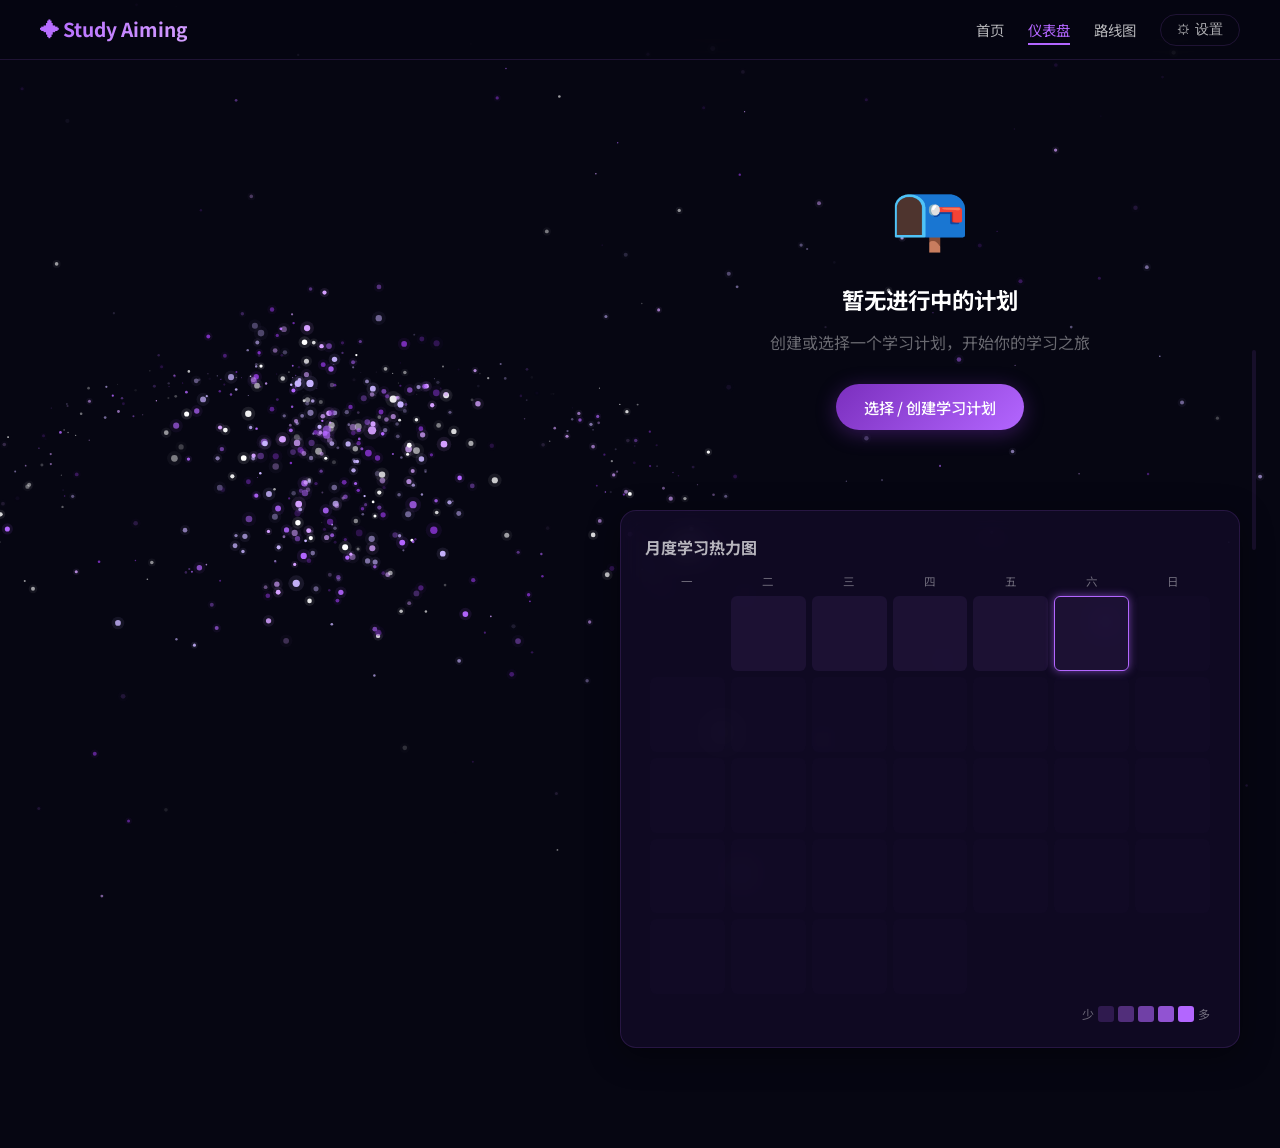
==== pages/dashboard.html @ 2c0883d6 "Split app into multi-page structure" ====
<!DOCTYPE html>
<html lang="zh-CN">
<head>
  <meta charset="UTF-8">
  <meta name="viewport" content="width=device-width, initial-scale=1.0">
  <title>Study Aiming - 学习概览</title>
  <link rel="preconnect" href="https://fonts.googleapis.com">
  <link href="https://fonts.googleapis.com/css2?family=Noto+Sans+SC:wght@300;400;500;700;900&display=swap" rel="stylesheet">
  <link rel="stylesheet" href="../css/style.css">
</head>
<body data-page="dashboard">
  <canvas id="particleCanvas"></canvas>

  <div class="scroll-progress-bar">
    <div class="scroll-progress-fill"></div>
    <div class="scroll-progress-glow"></div>
  </div>

  <nav class="nav-bar">
    <div class="nav-logo">✦ Study Aiming</div>
    <div class="nav-links">
      <a href="../index.html" class="nav-link" data-page="home">首页</a>
      <a href="dashboard.html" class="nav-link active" data-page="dashboard">仪表盘</a>
      <a href="roadmap.html" class="nav-link" data-page="roadmap">路线图</a>
      <button class="nav-btn" id="btnSettings">⚙ 设置</button>
    </div>
  </nav>

  <section id="dashboard" class="section dashboard-section">
    <div class="dashboard-container">
      <div class="dashboard-left"></div>
      <div class="dashboard-right">
        <div class="plan-switcher" id="planSwitcher" style="display:none">
          <span class="plan-switcher-label">当前计划：</span>
          <select id="planSelector" class="plan-selector"></select>
        </div>

        <div class="dashboard-empty" id="dashboardEmpty">
          <div class="empty-icon">📭</div>
          <h3>暂无进行中的计划</h3>
          <p>创建或选择一个学习计划，开始你的学习之旅</p>
          <button class="btn btn-primary" id="btnGoToPlans">选择 / 创建学习计划</button>
        </div>

        <div class="dashboard-content" id="dashboardContent" style="display:none">
          <h2 class="section-title">学习概览</h2>

          <div class="stats-grid">
            <div class="stat-card glass-card">
              <div class="stat-icon">📚</div>
              <div class="stat-info">
                <span class="stat-value" id="statTotalTasks">0</span>
                <span class="stat-label">总任务数</span>
              </div>
            </div>
            <div class="stat-card glass-card">
              <div class="stat-icon">✅</div>
              <div class="stat-info">
                <span class="stat-value" id="statCompleted">0</span>
                <span class="stat-label">已完成</span>
              </div>
            </div>
            <div class="stat-card glass-card">
              <div class="stat-icon"><span id="streakIcon">🔥</span></div>
              <div class="stat-info">
                <span class="stat-value" id="statStreak">0</span>
                <span class="stat-label">连续天数</span>
              </div>
            </div>
            <div class="stat-card glass-card">
              <div class="stat-icon" id="stageIcon">⭐</div>
              <div class="stat-info">
                <span class="stat-value" id="statStage">入门阶段</span>
                <span class="stat-label">当前阶段</span>
              </div>
            </div>
          </div>

          <div class="progress-section glass-card">
            <h3>当前学习进度</h3>
            <div class="progress-bar-container">
              <div class="progress-bar-fill" id="mainProgressFill"></div>
              <span class="progress-text" id="mainProgressText">0%</span>
            </div>
            <p class="current-task" id="currentTask">暂无学习任务</p>
          </div>

          <div class="tasks-section glass-card">
            <div class="tasks-header">
              <h3>📋 学习任务</h3>
              <button class="btn btn-sm btn-accent" id="btnAddTask">+ 添加任务</button>
            </div>
            <div class="task-input-row" id="taskInputRow" style="display:none">
              <input type="text" id="taskInput" placeholder="输入任务标题，回车确认" maxlength="100">
              <button class="btn btn-sm btn-primary" id="btnConfirmTask">添加</button>
              <button class="btn btn-sm" id="btnCancelTask">取消</button>
            </div>
            <div class="task-list" id="taskList">
              <div class="task-empty">暂无任务，点击「+ 添加任务」开始</div>
            </div>
          </div>
        </div>

        <div class="heatmap-section glass-card">
          <h3>月度学习热力图</h3>
          <div class="heatmap-container" id="heatmapContainer">
            <div class="heatmap-labels">
              <span>一</span><span>二</span><span>三</span><span>四</span><span>五</span><span>六</span><span>日</span>
            </div>
            <div class="heatmap-grid" id="heatmapGrid"></div>
          </div>
          <div class="heatmap-legend">
            <span>少</span>
            <div class="legend-box" style="opacity:0.2"></div>
            <div class="legend-box" style="opacity:0.4"></div>
            <div class="legend-box" style="opacity:0.6"></div>
            <div class="legend-box" style="opacity:0.8"></div>
            <div class="legend-box" style="opacity:1"></div>
            <span>多</span>
          </div>
        </div>
      </div>
    </div>
  </section>

  <div class="modal-overlay" id="settingsModal">
    <div class="modal glass-card">
      <div class="modal-header">
        <h3>API 设置</h3>
        <button class="modal-close" id="closeSettings">&times;</button>
      </div>
      <div class="modal-body">
        <div class="api-status-bar" id="apiStatusBar">
          <span class="api-status-dot" id="apiStatusDot"></span>
          <span id="apiStatusText">未连接</span>
        </div>
        <div class="form-group">
          <label>AI 服务提供商</label>
          <select id="apiProvider">
            <option value="openai">OpenAI</option>
            <option value="deepseek">DeepSeek</option>
            <option value="claude">Claude (Anthropic)</option>
            <option value="gemini">Gemini (Google)</option>
            <option value="xiaomi_mimo">Xiaomi MiMo</option>
            <option value="qwen">通义千问 (Qwen)</option>
            <option value="zhipu">智谱 (GLM)</option>
            <option value="custom">自定义（兼容 OpenAI）</option>
          </select>
        </div>
        <div class="form-group" id="customEndpointGroup" style="display:none">
          <label>API 端点</label>
          <input type="text" id="apiEndpoint" placeholder="https://api.example.com/v1/chat/completions">
        </div>
        <div class="form-group">
          <label>API Key</label>
          <input type="password" id="apiKey" placeholder="sk-...">
          <small>密钥仅存储在本地浏览器中</small>
        </div>
        <div class="form-group">
          <label>模型名称</label>
          <input type="text" id="modelName" list="modelPresetList" placeholder="选择或输入模型名称">
          <datalist id="modelPresetList"></datalist>
        </div>
        <div class="settings-actions">
          <button class="btn btn-primary" id="btnSaveSettings">保存并验证</button>
          <button class="btn btn-accent" id="btnTestApi" style="display:none">测试连接</button>
        </div>
        <div class="settings-security-note">
          <span class="security-icon">🔒</span>
          <span>密钥仅存在本地浏览器中，不会上传至任何服务器</span>
        </div>
        <div class="divider"></div>
        <button class="btn btn-outline btn-danger" id="btnResetAll">🗑 重置所有数据</button>
      </div>
    </div>
  </div>

  <div class="toast-container" id="toastContainer"></div>

  <script src="../js/particles.js"></script>
  <script src="../js/app.js"></script>
</body>
</html>
---- css/style.css ----
/* ============================
   Study Aiming - 主样式表
   紫黑色星空主题
   ============================ */

:root {
  --purple-deep: #1a0533;
  --purple-dark: #2d1b69;
  --purple-mid: #7B2FBE;
  --purple-light: #B366FF;
  --purple-glow: #d4a0ff;
  --accent-gold: #FFD54F;
  --accent-green: #69F0AE;
  --bg-dark: #060612;
  --bg-card: rgba(30, 15, 60, 0.6);
  --text-primary: #ffffff;
  --text-secondary: rgba(255, 255, 255, 0.7);
  --text-muted: rgba(255, 255, 255, 0.4);
  --glass-bg: rgba(30, 15, 60, 0.4);
  --glass-border: rgba(179, 102, 255, 0.15);
  --glass-shadow: 0 8px 32px rgba(0, 0, 0, 0.4);
  --transition: cubic-bezier(0.4, 0, 0.2, 1);
}

*, *::before, *::after { margin: 0; padding: 0; box-sizing: border-box; }

html { scroll-behavior: smooth; font-size: 16px; }

body {
  font-family: 'Noto Sans SC', -apple-system, BlinkMacSystemFont, sans-serif;
  background: var(--bg-dark);
  color: var(--text-primary);
  overflow-x: hidden;
  line-height: 1.6;
}

/* ---- 粒子画布 ---- */
#particleCanvas {
  position: fixed; top: 0; left: 0;
  width: 100%; height: 100%;
  z-index: 0; pointer-events: none;
}

/* ---- 滚动进度条 ---- */
.scroll-progress-bar {
  position: fixed; right: 24px; top: 50%; transform: translateY(-50%);
  width: 4px; height: 200px;
  background: rgba(179, 102, 255, 0.1);
  border-radius: 4px; z-index: 100;
  animation: breathe 3s ease-in-out infinite;
}
.scroll-progress-fill {
  position: absolute; bottom: 0; width: 100%; height: 0%;
  background: linear-gradient(to top, var(--purple-mid), var(--purple-light));
  border-radius: 4px; transition: height 0.3s var(--transition);
}
.scroll-progress-glow {
  position: absolute; bottom: 0; width: 12px; height: 12px; left: -4px;
  background: var(--purple-light); border-radius: 50%;
  filter: blur(4px); opacity: 0; transition: opacity 0.3s;
}
@keyframes breathe { 0%,100%{opacity:.3} 50%{opacity:.8} }

/* ---- 导航栏 ---- */
.nav-bar {
  position: fixed; top: 0; left: 0; right: 0; height: 60px;
  display: flex; align-items: center; justify-content: space-between;
  padding: 0 40px; z-index: 1000;
  background: rgba(6, 6, 18, 0.7); backdrop-filter: blur(20px);
  border-bottom: 1px solid var(--glass-border);
}
.nav-logo {
  font-size: 1.2rem; font-weight: 700;
  background: linear-gradient(135deg, var(--purple-light), var(--purple-glow));
  -webkit-background-clip: text; -webkit-text-fill-color: transparent; background-clip: text;
}
.nav-links { display: flex; align-items: center; gap: 24px; }
.nav-link {
  color: var(--text-secondary); text-decoration: none; font-size: 0.9rem;
  transition: color 0.3s; position: relative;
}
.nav-link::after {
  content: ''; position: absolute; bottom: -4px; left: 0;
  width: 0; height: 2px; background: var(--purple-light); transition: width 0.3s;
}
.nav-link:hover, .nav-link.active { color: var(--purple-light); }
.nav-link.active::after, .nav-link:hover::after { width: 100%; }
.nav-btn {
  background: transparent; border: 1px solid var(--glass-border);
  color: var(--text-secondary); padding: 6px 16px; border-radius: 20px;
  cursor: pointer; font-size: 0.85rem; transition: all 0.3s;
}
.nav-btn:hover { border-color: var(--purple-light); color: var(--purple-light); }

/* ---- 通用 ---- */
.section { position: relative; min-height: 100vh; z-index: 1; }
.section-title {
  font-size: 1.8rem; font-weight: 700; margin-bottom: 24px;
  background: linear-gradient(135deg, var(--purple-light), var(--purple-glow));
  -webkit-background-clip: text; -webkit-text-fill-color: transparent; background-clip: text;
}
.glass-card {
  background: var(--glass-bg); border: 1px solid var(--glass-border);
  border-radius: 16px; backdrop-filter: blur(12px); box-shadow: var(--glass-shadow);
}

/* ---- 按钮 ---- */
.btn {
  display: inline-flex; align-items: center; justify-content: center; gap: 8px;
  padding: 12px 28px; border-radius: 30px; font-size: 0.95rem; font-weight: 500;
  cursor: pointer; transition: all 0.3s var(--transition); border: none; font-family: inherit;
}
.btn-primary {
  background: linear-gradient(135deg, var(--purple-mid), var(--purple-light));
  color: white; box-shadow: 0 4px 20px rgba(123, 47, 190, 0.4);
}
.btn-primary:hover { transform: translateY(-2px); box-shadow: 0 6px 30px rgba(123, 47, 190, 0.6); }
.btn-accent {
  background: linear-gradient(135deg, #7c4dff, #536dfe);
  color: white; box-shadow: 0 4px 16px rgba(124, 77, 255, 0.3);
}
.btn-accent:hover { transform: translateY(-2px); }
.btn-outline { background: transparent; border: 1px solid var(--glass-border); color: var(--text-secondary); }
.btn-outline:hover { border-color: var(--purple-light); color: var(--purple-light); }
.btn-sm { padding: 6px 14px; font-size: 0.85rem; border-radius: 8px; }
.btn-danger { border-color: rgba(255, 80, 80, 0.3) !important; color: #ff8080 !important; }
.btn-danger:hover { background: rgba(255, 80, 80, 0.1) !important; }
.btn-full { width: 100%; }
.divider { height: 1px; background: var(--glass-border); margin: 20px 0; }

/* ====== Section 1: Hero ====== */
.hero-section {
  display: flex; align-items: center; justify-content: center;
  flex-direction: column; padding: 0 40px; text-align: center;
}
.hero-content { max-width: 800px; animation: fadeInUp 1s ease-out; }
.hero-title {
  font-size: clamp(2.8rem, 7.5vw, 5.5rem); font-weight: 900;
  line-height: 1.2; margin-bottom: 20px;
  background: linear-gradient(135deg, #fff 0%, var(--purple-glow) 50%, var(--purple-light) 100%);
  -webkit-background-clip: text; -webkit-text-fill-color: transparent; background-clip: text;
  text-wrap: balance;
}
.hero-title .nowrap-group { white-space: nowrap; }
.hero-subtitle { font-size: 1.3rem; color: var(--purple-light); margin-bottom: 16px; font-weight: 500; }
.hero-desc { font-size: 1.05rem; color: var(--text-secondary); max-width: 600px; margin: 0 auto 40px; line-height: 1.8; }
.hero-actions { display: flex; gap: 16px; justify-content: center; flex-wrap: wrap; }
.scroll-hint {
  position: absolute; bottom: 40px;
  display: flex; flex-direction: column; align-items: center; gap: 8px;
  color: var(--text-muted); font-size: 0.85rem; animation: float 2s ease-in-out infinite;
  text-decoration: none;
}
.scroll-arrow { width: 20px; height: 20px; border-right: 2px solid var(--text-muted); border-bottom: 2px solid var(--text-muted); transform: rotate(45deg); }
@keyframes fadeInUp { from{opacity:0;transform:translateY(40px)} to{opacity:1;transform:translateY(0)} }
@keyframes float { 0%,100%{transform:translateY(0)} 50%{transform:translateY(10px)} }

/* ====== Section 2: Dashboard ====== */
.dashboard-section { padding: 80px 40px; display: flex; align-items: center; }
.dashboard-container { display: flex; gap: 40px; width: 100%; max-width: 1400px; margin: 0 auto; align-items: stretch; }
.dashboard-left { flex: 0 0 45%; min-height: 500px; }
.dashboard-right { flex: 1; display: flex; flex-direction: column; gap: 20px; padding: 20px 0; }

/* 计划切换器 */
.plan-switcher {
  display: flex;
  align-items: center;
  gap: 12px;
  padding: 12px 20px;
  background: var(--glass-bg);
  border: 1px solid var(--glass-border);
  border-radius: 12px;
}
.plan-switcher-label {
  font-size: 0.9rem;
  color: var(--text-secondary);
  white-space: nowrap;
}
.plan-selector {
  flex: 1;
  padding: 8px 14px;
  background: rgba(179, 102, 255, 0.06);
  border: 1px solid var(--glass-border);
  border-radius: 8px;
  color: var(--text-primary);
  font-size: 0.9rem;
  font-family: inherit;
  outline: none;
  cursor: pointer;
}
.plan-selector:focus {
  border-color: var(--purple-mid);
}

/* 空状态 */
.dashboard-empty {
  text-align: center;
  padding: 60px 20px;
  animation: fadeInUp 0.5s ease-out;
}
.dashboard-empty .empty-icon {
  font-size: 4rem;
  margin-bottom: 20px;
  animation: float 3s ease-in-out infinite;
}
.dashboard-empty h3 {
  font-size: 1.4rem;
  margin-bottom: 12px;
}
.dashboard-empty p {
  color: var(--text-muted);
  margin-bottom: 28px;
}

/* 内容区 */
.dashboard-content {
  animation: fadeInUp 0.4s ease-out;
}

.stats-grid { display: grid; grid-template-columns: repeat(2, 1fr); gap: 16px; }
.stat-card { padding: 20px; display: flex; align-items: center; gap: 16px; transition: transform 0.3s; }
.stat-card:hover { transform: translateY(-4px); }
.stat-icon { font-size: 2rem; }
.stat-value { display: block; font-size: 1.8rem; font-weight: 700; color: var(--purple-light); }
.stat-label { font-size: 0.85rem; color: var(--text-muted); }

.streak-fire { animation: fireGlow 1.5s ease-in-out infinite; display: inline-block; }
@keyframes fireGlow { 0%,100%{transform:scale(1);filter:brightness(1)} 50%{transform:scale(1.15);filter:brightness(1.3)} }

.progress-section { padding: 24px; }
.progress-section h3 { font-size: 1rem; margin-bottom: 16px; color: var(--text-secondary); }
.progress-bar-container {
  position: relative; height: 12px;
  background: rgba(179, 102, 255, 0.1); border-radius: 12px; overflow: hidden; margin-bottom: 12px;
}
.progress-bar-fill {
  height: 100%; width: 0%;
  background: linear-gradient(90deg, var(--purple-mid), var(--purple-light));
  border-radius: 12px; transition: width 1s var(--transition); position: relative;
}
.progress-bar-fill::after {
  content: ''; position: absolute; right: 0; top: 0;
  width: 30px; height: 100%;
  background: linear-gradient(90deg, transparent, rgba(255,255,255,0.3));
  animation: shimmer 2s infinite;
}
@keyframes shimmer { 0%{transform:translateX(-30px)} 100%{transform:translateX(30px)} }
.progress-text {
  position: absolute; right: 8px; top: 50%; transform: translateY(-50%);
  font-size: 0.7rem; font-weight: 700; color: white; text-shadow: 0 1px 2px rgba(0,0,0,0.5);
}
.current-task { font-size: 0.9rem; color: var(--text-muted); }

/* ---- 任务列表 ---- */
.tasks-section { padding: 24px; }
.tasks-header { display: flex; justify-content: space-between; align-items: center; margin-bottom: 16px; }
.tasks-header h3 { font-size: 1rem; color: var(--text-secondary); }

.task-input-row {
  display: flex; gap: 8px; margin-bottom: 16px;
  animation: fadeInUp 0.3s ease-out;
}
.task-input-row input {
  flex: 1; padding: 10px 14px;
  background: rgba(179, 102, 255, 0.06); border: 1px solid var(--glass-border);
  border-radius: 10px; color: var(--text-primary); font-size: 0.95rem; font-family: inherit; outline: none;
}
.task-input-row input:focus { border-color: var(--purple-mid); box-shadow: 0 0 0 3px rgba(123, 47, 190, 0.15); }

.task-list { display: flex; flex-direction: column; gap: 8px; max-height: 300px; overflow-y: auto; }
.task-empty { text-align: center; color: var(--text-muted); padding: 24px; font-size: 0.9rem; }

.task-item {
  display: flex; align-items: center; gap: 12px; padding: 12px 16px;
  background: rgba(179, 102, 255, 0.04); border: 1px solid var(--glass-border);
  border-radius: 10px; transition: all 0.3s; animation: fadeInUp 0.3s ease-out;
}
.task-item:hover { border-color: var(--purple-mid); background: rgba(179, 102, 255, 0.08); }
.task-item.completed { opacity: 0.5; }
.task-item.completed .task-title { text-decoration: line-through; }

.task-check {
  width: 22px; height: 22px; border-radius: 50%; flex-shrink: 0;
  border: 2px solid var(--glass-border); cursor: pointer;
  display: flex; align-items: center; justify-content: center;
  transition: all 0.3s; font-size: 0.7rem;
}
.task-check:hover { border-color: var(--purple-light); }
.task-item.completed .task-check {
  background: var(--purple-mid); border-color: var(--purple-mid); color: white;
}
.task-title { flex: 1; font-size: 0.9rem; }
.task-delete {
  opacity: 0; cursor: pointer; color: var(--text-muted); font-size: 1.1rem;
  transition: all 0.3s; padding: 4px;
}
.task-item:hover .task-delete { opacity: 1; }
.task-delete:hover { color: #ff8080; }

/* ---- 热力图 ---- */
.heatmap-section { padding: 24px; }
.heatmap-section h3 { font-size: 1rem; margin-bottom: 16px; color: var(--text-secondary); }
.heatmap-container {
  display: flex; flex-direction: column; gap: 8px;
  width: min(100%, 560px); margin: 0 auto;
}
.heatmap-labels {
  display: grid; grid-template-columns: repeat(7, minmax(0, 1fr)); gap: 6px;
  width: 100%; font-size: 0.72rem; color: var(--text-muted);
}
.heatmap-labels span { text-align: center; line-height: 1; }
.heatmap-grid { display: grid; grid-template-columns: repeat(7, minmax(0, 1fr)); gap: 6px; width: 100%; }
.heatmap-cell {
  width: 100%; min-height: 28px; aspect-ratio: 1;
  border-radius: 6px; background: rgba(179, 102, 255, 0.08); transition: all 0.3s;
}
.heatmap-cell.level-1 { background: rgba(179, 102, 255, 0.2); }
.heatmap-cell.level-2 { background: rgba(179, 102, 255, 0.4); }
.heatmap-cell.level-3 { background: rgba(179, 102, 255, 0.6); }
.heatmap-cell.level-4 { background: rgba(179, 102, 255, 0.85); }
.heatmap-cell:hover { transform: scale(1.3); box-shadow: 0 0 8px var(--purple-light); }
.heatmap-blank { background: transparent; pointer-events: none; }
.heatmap-future { background: rgba(179, 102, 255, 0.03); opacity: 0.4; }
.heatmap-today { box-shadow: 0 0 8px rgba(179, 102, 255, 0.6); border: 1.5px solid var(--purple-light); }
.heatmap-legend {
  display: flex; align-items: center; gap: 4px; justify-content: flex-end;
  width: min(100%, 560px); margin: 10px auto 0;
  font-size: 0.75rem; color: var(--text-muted);
}
.legend-box { width: 16px; height: 16px; border-radius: 3px; background: var(--purple-light); }

/* ====== Section 3: Roadmap ====== */
.roadmap-section { padding: 80px 40px; }

/* ---- 计划列表视图 ---- */
.plan-gallery { max-width: 1100px; margin: 0 auto; }
.gallery-header { display: flex; justify-content: space-between; align-items: center; margin-bottom: 32px; flex-wrap: wrap; gap: 16px; }
.gallery-actions { display: flex; gap: 12px; }

.plan-grid {
  display: grid; grid-template-columns: repeat(auto-fill, minmax(300px, 1fr));
  gap: 24px;
}

.plan-card {
  background: var(--glass-bg); border: 1px solid var(--glass-border);
  border-radius: 16px; padding: 28px; cursor: pointer;
  transition: all 0.35s var(--transition); position: relative; overflow: hidden;
}
.plan-card::before {
  content: ''; position: absolute; inset: 0; border-radius: 16px;
  background: linear-gradient(135deg, rgba(179,102,255,0.08), transparent);
  opacity: 0; transition: opacity 0.35s;
}
.plan-card:hover {
  transform: translateY(-6px);
  border-color: var(--purple-mid);
  box-shadow: 0 16px 48px rgba(123, 47, 190, 0.25);
}
.plan-card:hover::before { opacity: 1; }

.plan-card-edit {
  position: absolute; top: 14px; right: 14px; z-index: 2;
  width: 30px; height: 30px; border-radius: 8px;
  border: 1px solid var(--glass-border); background: rgba(6, 6, 18, 0.45);
  color: var(--text-secondary); cursor: pointer; font-size: 0.9rem;
  display: flex; align-items: center; justify-content: center;
  transition: all 0.25s;
}
.plan-card-edit:hover { border-color: var(--purple-light); color: var(--purple-light); background: rgba(179,102,255,0.12); }

.plan-card-icon { font-size: 2.5rem; margin-bottom: 12px; }
.plan-card-title { font-size: 1.15rem; font-weight: 700; margin-bottom: 6px; }
.plan-card-desc { font-size: 0.85rem; color: var(--text-muted); margin-bottom: 16px; line-height: 1.5; display: -webkit-box; -webkit-line-clamp: 2; -webkit-box-orient: vertical; overflow: hidden; }
.plan-card-meta { display: flex; justify-content: space-between; align-items: center; margin-bottom: 12px; }
.plan-card-progress-bar { height: 6px; background: rgba(179,102,255,0.1); border-radius: 6px; overflow: hidden; }
.plan-card-progress-fill { height: 100%; border-radius: 6px; background: linear-gradient(90deg, var(--purple-mid), var(--purple-light)); transition: width 0.6s ease-in-out; }
.plan-card-stats { display: flex; justify-content: space-between; font-size: 0.8rem; color: var(--text-muted); margin-top: 8px; }

/* 空状态 */
.empty-state { text-align: center; padding: 80px 20px; }
.empty-state.hidden { display: none; }
.empty-icon { font-size: 4rem; margin-bottom: 20px; animation: float 3s ease-in-out infinite; }
.empty-state h3 { font-size: 1.5rem; margin-bottom: 12px; }
.empty-state p { color: var(--text-muted); }

/* ---- 计划详情视图 ---- */
.plan-detail { max-width: 900px; margin: 0 auto; animation: fadeInUp 0.4s ease-out; }
.detail-header { display: flex; justify-content: space-between; align-items: center; margin-bottom: 32px; }

.detail-hero {
  background: var(--glass-bg); border: 1px solid var(--glass-border);
  border-radius: 16px; padding: 32px; margin-bottom: 32px; position: relative; overflow: hidden;
}
.detail-hero::before {
  content: ''; position: absolute; top: 0; left: 0; right: 0; height: 4px;
  background: linear-gradient(90deg, var(--purple-mid), var(--purple-light), var(--accent-gold));
}
.detail-hero-icon { font-size: 3rem; margin-bottom: 12px; }
.detail-hero-title { font-size: 1.6rem; font-weight: 700; margin-bottom: 8px; }
.detail-hero-desc { font-size: 0.95rem; color: var(--text-secondary); margin-bottom: 20px; line-height: 1.6; }
.detail-hero-stats { display: flex; gap: 24px; flex-wrap: wrap; }
.detail-stat { text-align: center; }
.detail-stat-value { font-size: 1.5rem; font-weight: 700; color: var(--purple-light); display: block; }
.detail-stat-label { font-size: 0.8rem; color: var(--text-muted); }

/* ---- 详情时间轴 ---- */
.detail-timeline { position: relative; padding-left: 36px; }
.detail-timeline::before {
  content: ''; position: absolute; left: 14px; top: 0; bottom: 0;
  width: 3px; background: linear-gradient(to bottom, var(--purple-mid), var(--purple-light));
  border-radius: 3px;
}

.stage-block {
  position: relative; margin-bottom: 28px;
  animation: stageEnter 0.5s ease-out both;
}
.stage-block:nth-child(1) { animation-delay: 0.05s; }
.stage-block:nth-child(2) { animation-delay: 0.1s; }
.stage-block:nth-child(3) { animation-delay: 0.15s; }
.stage-block:nth-child(4) { animation-delay: 0.2s; }
.stage-block:nth-child(5) { animation-delay: 0.25s; }
.stage-block:nth-child(6) { animation-delay: 0.3s; }
@keyframes stageEnter { from{opacity:0;transform:translateX(24px)} to{opacity:1;transform:translateX(0)} }

.stage-dot {
  position: absolute; left: -29px; top: 24px;
  width: 18px; height: 18px; border-radius: 50%;
  background: var(--purple-dark); border: 3px solid var(--purple-mid);
  z-index: 2; transition: all 0.3s;
}
.stage-block.completed .stage-dot { background: var(--accent-green); border-color: var(--accent-green); box-shadow: 0 0 10px rgba(105,240,174,0.4); }
.stage-block.active .stage-dot { background: var(--purple-light); border-color: var(--purple-light); animation: dotPulse 2s ease-in-out infinite; }
.stage-block.locked { opacity: 0.65; }
.stage-block.locked .stage-dot { background: rgba(80,80,80,0.5); border-color: rgba(160,160,160,0.2); }
@keyframes dotPulse { 0%,100%{box-shadow:0 0 10px rgba(179,102,255,0.4)} 50%{box-shadow:0 0 20px rgba(179,102,255,0.7)} }

.stage-card {
  background: var(--glass-bg); border: 1px solid var(--glass-border);
  border-radius: 16px; overflow: hidden; transition: all 0.3s;
}
.stage-card:hover { border-color: var(--purple-mid); }

.stage-card-header {
  padding: 20px 24px; cursor: pointer; display: flex;
  justify-content: space-between; align-items: center;
  transition: background 0.3s;
}
.stage-card-header:hover { background: rgba(179,102,255,0.04); }
.stage-card-title { font-size: 1.05rem; font-weight: 600; }
.stage-card-toggle { font-size: 0.85rem; color: var(--text-muted); transition: transform 0.3s; }
.stage-block.expanded .stage-card-toggle { transform: rotate(180deg); }

.stage-card-body { display: none; padding: 0 24px 24px; }
.stage-block.expanded .stage-card-body { display: block; animation: fadeInUp 0.3s ease-out; }

/* 阶段内区块 */
.stage-section { margin-bottom: 20px; }
.stage-section-label { font-size: 0.85rem; font-weight: 600; color: var(--purple-light); margin-bottom: 8px; }

/* 阶段目标区块 */
.stage-goal-block {
  background: rgba(179, 102, 255, 0.04);
  border: 1px solid var(--glass-border);
  border-radius: 12px;
  padding: 16px 20px;
  margin-bottom: 20px;
}
.stage-goal-row {
  display: flex;
  justify-content: space-between;
  align-items: center;
  margin-bottom: 6px;
}
.stage-goal-label {
  font-size: 0.85rem;
  font-weight: 600;
  color: #9575cd;
}
.stage-goal-progress {
  font-size: 0.85rem;
  font-weight: 600;
  color: var(--purple-light);
  background: rgba(179, 102, 255, 0.1);
  padding: 2px 10px;
  border-radius: 12px;
}
.stage-goal-value {
  font-size: 0.92rem;
  color: #e0e0e0;
  line-height: 1.7;
}

.stage-topics { display: flex; flex-wrap: wrap; gap: 8px; }
.stage-topic {
  padding: 4px 14px; border-radius: 16px; font-size: 0.8rem;
  background: rgba(179,102,255,0.08); border: 1px solid rgba(179,102,255,0.15);
  color: var(--purple-light);
}

.stage-tasks { display: flex; flex-direction: column; gap: 8px; }
.stage-task-item {
  display: flex; align-items: center; gap: 12px; padding: 12px 16px;
  background: rgba(179,102,255,0.03); border: 1px solid var(--glass-border);
  border-radius: 10px; cursor: pointer; transition: all 0.3s;
}
.stage-task-item:hover { border-color: var(--purple-mid); background: #2d2d44; }
.stage-task-item.locked { cursor: not-allowed; }
.stage-task-item.locked:hover { border-color: var(--glass-border); background: rgba(179,102,255,0.03); }
.stage-task-item.done { opacity: 0.7; }
.stage-task-item.done .stage-task-text { text-decoration: line-through; color: var(--text-muted); }
.stage-task-check {
  width: 20px; height: 20px; border-radius: 50%; flex-shrink: 0;
  border: 2px solid var(--glass-border); display: flex; align-items: center;
  justify-content: center; transition: all 0.3s; font-size: 0.65rem;
}
.stage-task-item.done .stage-task-check { background: var(--purple-mid); border-color: var(--purple-mid); color: white; }
.stage-task-text { flex: 1; font-size: 0.9rem; }

/* 任务状态标签 */
.stage-task-status {
  font-size: 0.8rem;
  font-weight: 500;
  padding: 2px 10px;
  border-radius: 10px;
  flex-shrink: 0;
}
.stage-task-status.pending {
  color: #ff9800;
  background: rgba(255, 152, 0, 0.1);
  border: 1px solid rgba(255, 152, 0, 0.2);
}
.stage-task-status.completed {
  color: #4caf50;
  background: rgba(76, 175, 80, 0.1);
  border: 1px solid rgba(76, 175, 80, 0.2);
}

.stage-resources { display: flex; flex-direction: column; gap: 8px; }
.resource-link {
  display: flex; align-items: center; gap: 10px; padding: 10px 14px;
  background: rgba(179,102,255,0.03); border: 1px solid var(--glass-border);
  border-radius: 10px; text-decoration: none; color: var(--text-secondary);
  transition: all 0.3s; font-size: 0.9rem;
}
.resource-link:hover { border-color: var(--purple-mid); color: var(--purple-light); background: rgba(179,102,255,0.06); }
.resource-link-icon { font-size: 1.1rem; }

/* 阶段进度条 */
.stage-progress-mini { margin-top: 16px; display: flex; align-items: center; gap: 10px; }
.stage-progress-mini-bar { flex: 1; height: 4px; background: rgba(179,102,255,0.1); border-radius: 4px; overflow: hidden; }
.stage-progress-mini-fill { height: 100%; border-radius: 4px; background: linear-gradient(90deg, var(--purple-mid), var(--purple-light)); transition: width 0.5s; }
.stage-progress-mini-text { font-size: 0.75rem; color: var(--text-muted); white-space: nowrap; }

/* ====== 模态框 ====== */
.modal-overlay {
  position: fixed; inset: 0; background: rgba(0,0,0,0.7); backdrop-filter: blur(8px);
  display: flex; align-items: center; justify-content: center;
  z-index: 2000; opacity: 0; pointer-events: none; transition: opacity 0.3s;
}
.modal-overlay.active { opacity: 1; pointer-events: all; }
.modal {
  width: 90%; max-width: 480px; max-height: 85vh; overflow-y: auto;
  padding: 0; animation: modalIn 0.3s var(--transition);
}
.modal-large { max-width: 600px; }
@keyframes modalIn { from{transform:translateY(20px) scale(0.95);opacity:0} to{transform:translateY(0) scale(1);opacity:1} }
.modal-header {
  display: flex; justify-content: space-between; align-items: center;
  padding: 20px 24px; border-bottom: 1px solid var(--glass-border);
}
.modal-header h3 {
  font-size: 1.2rem;
  background: linear-gradient(135deg, var(--purple-light), var(--purple-glow));
  -webkit-background-clip: text; -webkit-text-fill-color: transparent; background-clip: text;
}
.modal-close {
  background: none; border: none; color: var(--text-muted); font-size: 1.5rem;
  cursor: pointer; width: 32px; height: 32px; display: flex; align-items: center;
  justify-content: center; border-radius: 8px; transition: all 0.3s;
}
.modal-close:hover { background: rgba(179, 102, 255, 0.1); color: var(--purple-light); }
.modal-body { padding: 24px; }

.form-group { margin-bottom: 20px; }
.form-group label { display: block; font-size: 0.9rem; color: var(--text-secondary); margin-bottom: 8px; font-weight: 500; }
.form-group input, .form-group select, .form-group textarea {
  width: 100%; padding: 10px 14px;
  background: rgba(179, 102, 255, 0.06); border: 1px solid var(--glass-border);
  border-radius: 10px; color: var(--text-primary); font-size: 0.95rem; font-family: inherit; outline: none;
  transition: all 0.3s;
}
.form-group input:focus, .form-group select:focus, .form-group textarea:focus {
  border-color: var(--purple-mid); box-shadow: 0 0 0 3px rgba(123, 47, 190, 0.15);
}
.form-group textarea { min-height: 80px; resize: vertical; }
.form-group small { display: block; margin-top: 6px; font-size: 0.8rem; color: var(--text-muted); }
.form-row { display: flex; gap: 16px; }
.form-row .form-group { flex: 1; }

select option { background: #1a0a2e; color: #fff; }

/* API 状态栏 */
.api-status-bar {
  display: flex; align-items: center; gap: 10px;
  padding: 12px 16px; margin-bottom: 20px;
  background: rgba(255,255,255,0.03); border-radius: 10px;
  border: 1px solid var(--glass-border);
}
.api-status-dot {
  width: 10px; height: 10px; border-radius: 50%;
  background: #666; transition: all 0.3s;
}
.api-status-dot.connected { background: var(--accent-green); box-shadow: 0 0 8px rgba(105,240,174,0.5); }
.api-status-dot.error { background: #ff5252; }
#apiStatusText { font-size: 0.9rem; color: var(--text-secondary); }
.settings-actions { display: flex; gap: 12px; }
.settings-actions .btn { flex: 1; }

.settings-security-note {
  display: flex;
  align-items: center;
  justify-content: center;
  gap: 6px;
  margin-top: 12px;
  font-size: 0.78rem;
  color: var(--text-muted);
  opacity: 0.7;
}
.security-icon { font-size: 0.85rem; }

.ai-status {
  padding: 12px; border-radius: 10px; font-size: 0.9rem;
  margin-bottom: 16px; display: none;
}
.ai-status.error { display: block; background: rgba(255,80,80,0.1); border: 1px solid rgba(255,80,80,0.3); color: #ff8080; }
.ai-status.success { display: block; background: rgba(80,255,120,0.1); border: 1px solid rgba(80,255,120,0.3); color: #80ff90; }

/* 生成进度条 */
.generate-progress {
  margin-top: 20px;
  animation: fadeInUp 0.3s ease-out;
}
.generate-progress-header {
  display: flex;
  justify-content: space-between;
  align-items: center;
  margin-bottom: 10px;
}
.generate-progress-label {
  font-size: 0.85rem;
  color: var(--purple-light);
  transition: opacity 0.3s;
}
.generate-progress-pct {
  font-size: 0.85rem;
  font-weight: 600;
  color: var(--purple-light);
}
.generate-progress-track {
  height: 6px;
  background: rgba(255, 255, 255, 0.08);
  border-radius: 6px;
  overflow: hidden;
  position: relative;
}
.generate-progress-fill {
  height: 100%;
  width: 0%;
  background: linear-gradient(90deg, var(--purple-mid), var(--purple-light), var(--purple-glow));
  border-radius: 6px;
  transition: width 0.4s ease-out;
  position: relative;
  box-shadow: 0 0 12px rgba(179, 102, 255, 0.5);
}
.generate-progress-fill::after {
  content: '';
  position: absolute;
  top: 0;
  left: 0;
  right: 0;
  bottom: 0;
  background: linear-gradient(90deg, transparent, rgba(255, 255, 255, 0.3), transparent);
  animation: progressShimmer 1.5s infinite;
}
@keyframes progressShimmer {
  0% { transform: translateX(-100%); }
  100% { transform: translateX(100%); }
}

/* 上传区域 */
.upload-area {
  border: 2px dashed var(--glass-border); border-radius: 16px;
  padding: 40px; text-align: center; cursor: pointer; transition: all 0.3s;
}
.upload-area:hover { border-color: var(--purple-mid); background: rgba(179,102,255,0.03); }
.upload-area.dragover { border-color: var(--purple-light); background: rgba(179,102,255,0.06); }
.upload-icon { font-size: 3rem; margin-bottom: 12px; }
.upload-area p { color: var(--text-secondary); margin-bottom: 8px; }
.upload-area small { color: var(--text-muted); }
.import-preview { margin-top: 20px; }
.import-preview h4 { margin-bottom: 12px; color: var(--text-secondary); }
.preview-content {
  background: rgba(0,0,0,0.3); border-radius: 10px; padding: 16px;
  max-height: 200px; overflow-y: auto; font-size: 0.85rem;
  color: var(--text-secondary); margin-bottom: 16px; white-space: pre-wrap;
}

/* Stage 模态框 */
.stage-desc { color: var(--text-secondary); font-size: 0.9rem; margin-bottom: 16px; line-height: 1.6; }
.stage-section-title { font-size: 1rem; color: var(--purple-light); margin-bottom: 12px; }
.stage-hint { color: var(--text-muted); font-size: 0.85rem; text-align: center; margin-top: 20px; }
.stage-tasks { display: flex; flex-direction: column; gap: 12px; margin-top: 8px; }
.stage-task {
  display: flex; align-items: center; gap: 12px; padding: 12px 16px;
  background: rgba(179, 102, 255, 0.05); border: 1px solid var(--glass-border);
  border-radius: 10px; cursor: pointer; transition: all 0.3s;
}
.stage-task:hover { border-color: var(--purple-mid); }
.stage-task.completed { opacity: 0.6; }
.stage-task-check {
  width: 20px; height: 20px; border: 2px solid var(--glass-border);
  border-radius: 50%; flex-shrink: 0; display: flex; align-items: center;
  justify-content: center; transition: all 0.3s;
}
.stage-task.completed .stage-task-check { background: var(--purple-mid); border-color: var(--purple-mid); }
.stage-task.completed .stage-task-check::after { content: '✓'; color: white; font-size: 0.7rem; }
.stage-task-text { flex: 1; font-size: 0.9rem; }

.stage-progress { display: flex; align-items: center; gap: 12px; margin-top: 16px; }
.stage-progress-bar { flex: 1; height: 6px; background: rgba(179,102,255,0.1); border-radius: 6px; overflow: hidden; }
.stage-progress-fill { height: 100%; background: linear-gradient(90deg, var(--purple-mid), var(--purple-light)); border-radius: 6px; transition: width 0.4s; }
.stage-progress-text { font-size: 0.8rem; color: var(--text-muted); white-space: nowrap; }

.stage-complete-msg {
  text-align: center; margin-top: 20px; padding: 16px;
  background: rgba(105,240,174,0.08); border: 1px solid rgba(105,240,174,0.2);
  border-radius: 12px; color: var(--accent-green); font-size: 1rem;
}

.quiz-section {
  margin-top: 24px; padding: 20px;
  background: rgba(123,47,190,0.08); border: 1px solid var(--glass-border); border-radius: 12px;
}
.quiz-block { margin-bottom: 16px; }
.quiz-question { margin-bottom: 10px; line-height: 1.6; }
.quiz-options { display: flex; flex-direction: column; gap: 8px; }
.quiz-option {
  padding: 10px 16px; background: rgba(179,102,255,0.05);
  border: 1px solid var(--glass-border); border-radius: 8px;
  cursor: pointer; transition: all 0.3s; font-size: 0.9rem; color: var(--text-secondary);
}
.quiz-option:hover { border-color: var(--purple-mid); background: rgba(179,102,255,0.1); }
.quiz-option.selected { border-color: var(--purple-light); background: rgba(179,102,255,0.15); color: var(--purple-light); }
.quiz-option.correct { border-color: var(--accent-green); background: rgba(105,240,174,0.1); color: var(--accent-green); }
.quiz-option.wrong { border-color: #ff5252; background: rgba(255,80,80,0.1); color: #ff8080; }

/* ---- Toast ---- */
.toast-container { position: fixed; bottom: 30px; right: 30px; z-index: 3000; display: flex; flex-direction: column; gap: 10px; }
.toast { padding: 14px 20px; border-radius: 12px; font-size: 0.9rem; animation: toastIn 0.4s var(--transition); backdrop-filter: blur(12px); }
.toast.success { background: rgba(105,240,174,0.15); border: 1px solid rgba(105,240,174,0.3); color: var(--accent-green); }
.toast.error { background: rgba(255,80,80,0.15); border: 1px solid rgba(255,80,80,0.3); color: #ff8080; }
.toast.info { background: rgba(179,102,255,0.15); border: 1px solid rgba(179,102,255,0.3); color: var(--purple-light); }
@keyframes toastIn { from{transform:translateX(100px);opacity:0} to{transform:translateX(0);opacity:1} }

/* ---- 滚动条 ---- */
::-webkit-scrollbar { width: 6px; }
::-webkit-scrollbar-track { background: transparent; }
::-webkit-scrollbar-thumb { background: rgba(179,102,255,0.3); border-radius: 3px; }
::-webkit-scrollbar-thumb:hover { background: rgba(179,102,255,0.5); }

/* ---- 响应式 ---- */
@media (max-width: 768px) {
  .nav-bar { padding: 0 20px; }
  .nav-links .nav-link { display: none; }
  .hero-title { font-size: clamp(2rem, 10vw, 3.5rem); }
  .dashboard-container { flex-direction: column; }
  .dashboard-left { flex: none; min-height: 300px; }
  .stats-grid { grid-template-columns: repeat(2, 1fr); }
  .form-row { flex-direction: column; gap: 0; }
  .scroll-progress-bar { right: 10px; height: 150px; }
  .roadmap-timeline { padding-left: 30px; }
  .timeline-dot { left: -21px; width: 16px; height: 16px; }
  .resource-grid { grid-template-columns: 1fr; }
}
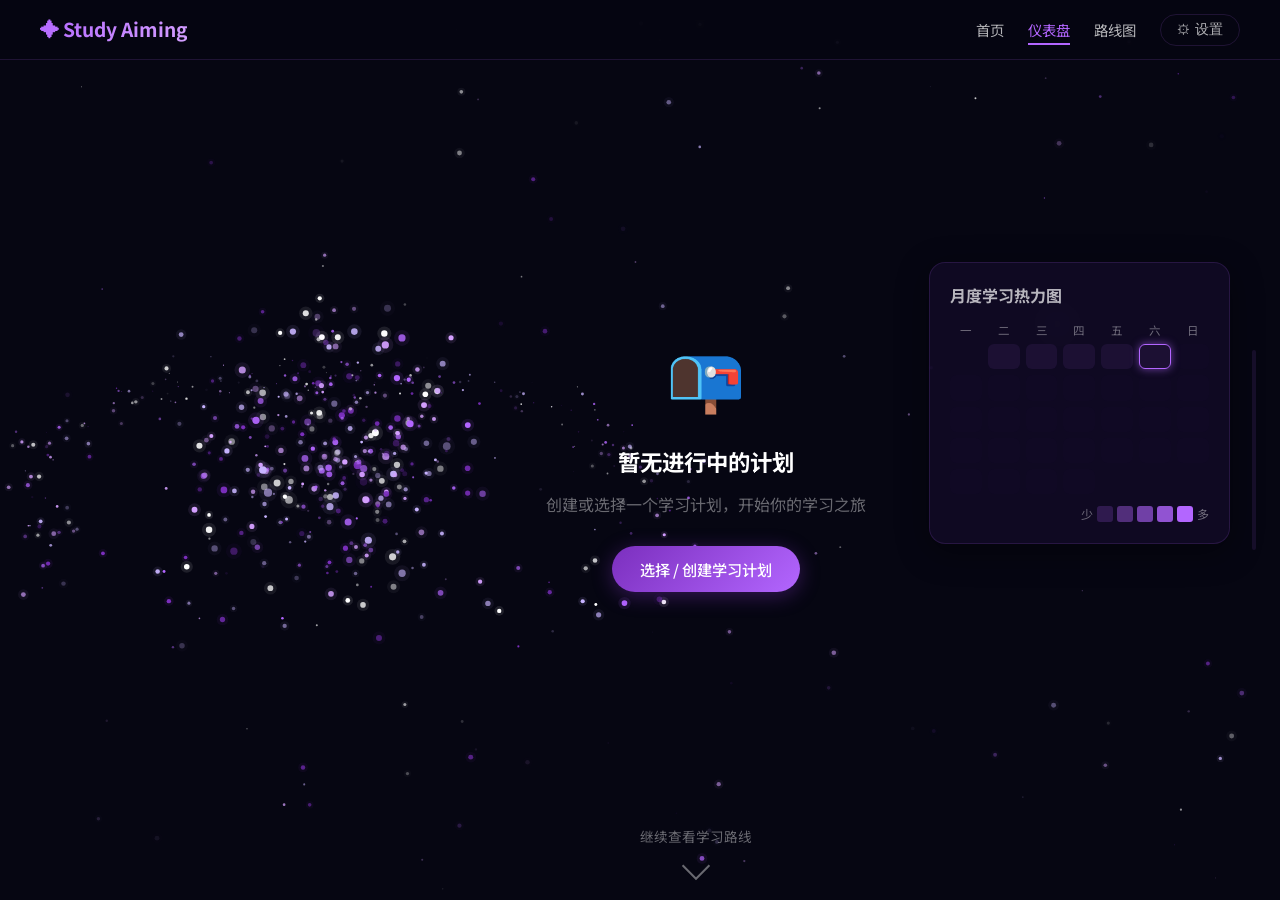
==== commit 0f60a790: "Refine dashboard flow and add stage quizzes" ====
--- a/pages/dashboard.html
+++ b/pages/dashboard.html
@@ -121,6 +121,10 @@
         </div>
       </div>
     </div>
+    <a href="roadmap.html" class="scroll-hint page-next-link" data-page="roadmap">
+      <span>继续查看学习路线</span>
+      <div class="scroll-arrow"></div>
+    </a>
   </section>
 
   <div class="modal-overlay" id="settingsModal">
--- a/css/style.css
+++ b/css/style.css
@@ -126,6 +126,12 @@
 .btn-danger { border-color: rgba(255, 80, 80, 0.3) !important; color: #ff8080 !important; }
 .btn-danger:hover { background: rgba(255, 80, 80, 0.1) !important; }
 .btn-full { width: 100%; }
+.btn:disabled {
+  cursor: not-allowed;
+  opacity: 0.48;
+  transform: none !important;
+  box-shadow: none !important;
+}
 .divider { height: 1px; background: var(--glass-border); margin: 20px 0; }
 
 /* ====== Section 1: Hero ====== */
@@ -146,23 +152,53 @@
 .hero-desc { font-size: 1.05rem; color: var(--text-secondary); max-width: 600px; margin: 0 auto 40px; line-height: 1.8; }
 .hero-actions { display: flex; gap: 16px; justify-content: center; flex-wrap: wrap; }
 .scroll-hint {
-  position: absolute; bottom: 40px;
+  position: absolute; left: 50%; bottom: 40px;
   display: flex; flex-direction: column; align-items: center; gap: 8px;
-  color: var(--text-muted); font-size: 0.85rem; animation: float 2s ease-in-out infinite;
+  color: var(--text-muted); font-size: 0.85rem; animation: floatHint 2s ease-in-out infinite;
   text-decoration: none;
 }
+.page-next-link { bottom: 24px; z-index: 5; }
+.page-next-link:hover { color: var(--purple-light); }
 .scroll-arrow { width: 20px; height: 20px; border-right: 2px solid var(--text-muted); border-bottom: 2px solid var(--text-muted); transform: rotate(45deg); }
 @keyframes fadeInUp { from{opacity:0;transform:translateY(40px)} to{opacity:1;transform:translateY(0)} }
 @keyframes float { 0%,100%{transform:translateY(0)} 50%{transform:translateY(10px)} }
+@keyframes floatHint { 0%,100%{transform:translate(-50%, 0)} 50%{transform:translate(-50%, 10px)} }
 
 /* ====== Section 2: Dashboard ====== */
-.dashboard-section { padding: 80px 40px; display: flex; align-items: center; }
-.dashboard-container { display: flex; gap: 40px; width: 100%; max-width: 1400px; margin: 0 auto; align-items: stretch; }
-.dashboard-left { flex: 0 0 45%; min-height: 500px; }
-.dashboard-right { flex: 1; display: flex; flex-direction: column; gap: 20px; padding: 20px 0; }
+.dashboard-section {
+  padding: 72px clamp(20px, 4vw, 48px);
+  display: flex;
+  align-items: center;
+  overflow: hidden;
+}
+.dashboard-container {
+  display: grid;
+  grid-template-columns: minmax(220px, 0.72fr) minmax(0, 1.28fr);
+  gap: clamp(20px, 3vw, 34px);
+  width: 100%;
+  max-width: 1180px;
+  margin: 0 auto;
+  align-items: center;
+}
+.dashboard-left { min-height: clamp(280px, 46vh, 430px); }
+.dashboard-right {
+  width: 100%;
+  min-width: 0;
+  max-width: 820px;
+  justify-self: end;
+  display: grid;
+  grid-template-columns: minmax(0, 1fr) minmax(240px, 0.72fr);
+  grid-template-areas:
+    "switcher switcher"
+    "content heatmap";
+  align-items: start;
+  gap: 14px;
+  padding: 0;
+}
 
 /* 计划切换器 */
 .plan-switcher {
+  grid-area: switcher;
   display: flex;
   align-items: center;
   gap: 12px;
@@ -194,6 +230,7 @@
 
 /* 空状态 */
 .dashboard-empty {
+  grid-area: content;
   text-align: center;
   padding: 60px 20px;
   animation: fadeInUp 0.5s ease-out;
@@ -214,20 +251,26 @@
 
 /* 内容区 */
 .dashboard-content {
+  grid-area: content;
   animation: fadeInUp 0.4s ease-out;
-}
+  display: flex;
+  flex-direction: column;
+  gap: 16px;
+}
+.dashboard-content .section-title { margin-bottom: 0; }
 
 .stats-grid { display: grid; grid-template-columns: repeat(2, 1fr); gap: 16px; }
-.stat-card { padding: 20px; display: flex; align-items: center; gap: 16px; transition: transform 0.3s; }
+.stat-card { padding: 16px; display: flex; align-items: center; gap: 14px; transition: transform 0.3s; min-width: 0; }
 .stat-card:hover { transform: translateY(-4px); }
 .stat-icon { font-size: 2rem; }
-.stat-value { display: block; font-size: 1.8rem; font-weight: 700; color: var(--purple-light); }
+.stat-info { min-width: 0; }
+.stat-value { display: block; font-size: 1.65rem; font-weight: 700; color: var(--purple-light); overflow-wrap: anywhere; }
 .stat-label { font-size: 0.85rem; color: var(--text-muted); }
 
 .streak-fire { animation: fireGlow 1.5s ease-in-out infinite; display: inline-block; }
 @keyframes fireGlow { 0%,100%{transform:scale(1);filter:brightness(1)} 50%{transform:scale(1.15);filter:brightness(1.3)} }
 
-.progress-section { padding: 24px; }
+.progress-section { padding: 20px; }
 .progress-section h3 { font-size: 1rem; margin-bottom: 16px; color: var(--text-secondary); }
 .progress-bar-container {
   position: relative; height: 12px;
@@ -252,7 +295,7 @@
 .current-task { font-size: 0.9rem; color: var(--text-muted); }
 
 /* ---- 任务列表 ---- */
-.tasks-section { padding: 24px; }
+.tasks-section { padding: 20px; }
 .tasks-header { display: flex; justify-content: space-between; align-items: center; margin-bottom: 16px; }
 .tasks-header h3 { font-size: 1rem; color: var(--text-secondary); }
 
@@ -267,7 +310,7 @@
 }
 .task-input-row input:focus { border-color: var(--purple-mid); box-shadow: 0 0 0 3px rgba(123, 47, 190, 0.15); }
 
-.task-list { display: flex; flex-direction: column; gap: 8px; max-height: 300px; overflow-y: auto; }
+.task-list { display: flex; flex-direction: column; gap: 8px; max-height: 230px; overflow-y: auto; }
 .task-empty { text-align: center; color: var(--text-muted); padding: 24px; font-size: 0.9rem; }
 
 .task-item {
@@ -289,7 +332,7 @@
 .task-item.completed .task-check {
   background: var(--purple-mid); border-color: var(--purple-mid); color: white;
 }
-.task-title { flex: 1; font-size: 0.9rem; }
+.task-title { flex: 1; font-size: 0.9rem; min-width: 0; overflow-wrap: anywhere; }
 .task-delete {
   opacity: 0; cursor: pointer; color: var(--text-muted); font-size: 1.1rem;
   transition: all 0.3s; padding: 4px;
@@ -298,11 +341,11 @@
 .task-delete:hover { color: #ff8080; }
 
 /* ---- 热力图 ---- */
-.heatmap-section { padding: 24px; }
+.heatmap-section { grid-area: heatmap; padding: 20px; }
 .heatmap-section h3 { font-size: 1rem; margin-bottom: 16px; color: var(--text-secondary); }
 .heatmap-container {
   display: flex; flex-direction: column; gap: 8px;
-  width: min(100%, 560px); margin: 0 auto;
+  width: 100%; max-width: 620px; margin: 0 auto;
 }
 .heatmap-labels {
   display: grid; grid-template-columns: repeat(7, minmax(0, 1fr)); gap: 6px;
@@ -311,7 +354,7 @@
 .heatmap-labels span { text-align: center; line-height: 1; }
 .heatmap-grid { display: grid; grid-template-columns: repeat(7, minmax(0, 1fr)); gap: 6px; width: 100%; }
 .heatmap-cell {
-  width: 100%; min-height: 28px; aspect-ratio: 1;
+  width: 100%; height: clamp(18px, 2.8vh, 26px);
   border-radius: 6px; background: rgba(179, 102, 255, 0.08); transition: all 0.3s;
 }
 .heatmap-cell.level-1 { background: rgba(179, 102, 255, 0.2); }
@@ -324,7 +367,7 @@
 .heatmap-today { box-shadow: 0 0 8px rgba(179, 102, 255, 0.6); border: 1.5px solid var(--purple-light); }
 .heatmap-legend {
   display: flex; align-items: center; gap: 4px; justify-content: flex-end;
-  width: min(100%, 560px); margin: 10px auto 0;
+  width: 100%; max-width: 620px; margin: 10px auto 0;
   font-size: 0.75rem; color: var(--text-muted);
 }
 .legend-box { width: 16px; height: 16px; border-radius: 3px; background: var(--purple-light); }
@@ -552,6 +595,24 @@
 .stage-progress-mini-bar { flex: 1; height: 4px; background: rgba(179,102,255,0.1); border-radius: 4px; overflow: hidden; }
 .stage-progress-mini-fill { height: 100%; border-radius: 4px; background: linear-gradient(90deg, var(--purple-mid), var(--purple-light)); transition: width 0.5s; }
 .stage-progress-mini-text { font-size: 0.75rem; color: var(--text-muted); white-space: nowrap; }
+
+.stage-quiz-panel {
+  margin-top: 18px;
+  padding: 16px 18px;
+  display: flex;
+  align-items: center;
+  justify-content: space-between;
+  gap: 16px;
+  background: linear-gradient(135deg, rgba(255, 213, 79, 0.08), rgba(179, 102, 255, 0.06));
+  border: 1px solid rgba(255, 213, 79, 0.18);
+  border-radius: 12px;
+}
+.stage-quiz-panel.locked { opacity: 0.65; border-color: var(--glass-border); background: rgba(179,102,255,0.04); }
+.stage-quiz-panel.done { border-color: rgba(105,240,174,0.25); background: rgba(105,240,174,0.08); }
+.stage-quiz-copy { min-width: 0; }
+.stage-quiz-title { font-size: 0.95rem; font-weight: 700; color: var(--text-primary); margin-bottom: 3px; }
+.stage-quiz-meta { font-size: 0.8rem; color: var(--text-muted); }
+.stage-quiz-action { flex-shrink: 0; text-decoration: none; }
 
 /* ====== 模态框 ====== */
 .modal-overlay {
@@ -756,6 +817,179 @@
 .quiz-option.correct { border-color: var(--accent-green); background: rgba(105,240,174,0.1); color: var(--accent-green); }
 .quiz-option.wrong { border-color: #ff5252; background: rgba(255,80,80,0.1); color: #ff8080; }
 
+/* ====== Quiz Page ====== */
+.quiz-page {
+  padding: 86px 40px 64px;
+  display: flex;
+  align-items: flex-start;
+}
+.quiz-shell {
+  width: 100%;
+  max-width: 960px;
+  margin: 0 auto;
+}
+.quiz-topbar {
+  display: flex;
+  justify-content: space-between;
+  align-items: center;
+  gap: 12px;
+  margin-bottom: 20px;
+}
+.quiz-hero {
+  padding: 28px 30px;
+  margin-bottom: 22px;
+  position: relative;
+  overflow: hidden;
+}
+.quiz-hero::before {
+  content: '';
+  position: absolute;
+  inset: 0 auto 0 0;
+  width: 4px;
+  background: linear-gradient(to bottom, var(--accent-gold), var(--purple-light));
+}
+.quiz-kicker {
+  font-size: 0.78rem;
+  color: var(--accent-gold);
+  letter-spacing: 0;
+  margin-bottom: 8px;
+}
+.quiz-title {
+  font-size: clamp(1.55rem, 3vw, 2.2rem);
+  line-height: 1.25;
+  margin-bottom: 10px;
+}
+.quiz-subtitle {
+  color: var(--text-secondary);
+  line-height: 1.7;
+  max-width: 760px;
+}
+.quiz-meta-row {
+  display: flex;
+  flex-wrap: wrap;
+  gap: 10px;
+  margin-top: 18px;
+}
+.quiz-meta-pill {
+  padding: 5px 12px;
+  border-radius: 999px;
+  border: 1px solid var(--glass-border);
+  color: var(--text-secondary);
+  background: rgba(179,102,255,0.06);
+  font-size: 0.8rem;
+}
+.quiz-state {
+  padding: 24px;
+  text-align: center;
+  color: var(--text-secondary);
+}
+.quiz-state h3 { margin-bottom: 8px; color: var(--text-primary); }
+.quiz-form {
+  display: flex;
+  flex-direction: column;
+  gap: 18px;
+}
+.quiz-question-card {
+  padding: 22px 24px;
+}
+.quiz-question-head {
+  display: flex;
+  align-items: center;
+  justify-content: space-between;
+  gap: 12px;
+  margin-bottom: 12px;
+}
+.quiz-question-index {
+  color: var(--purple-light);
+  font-size: 0.85rem;
+  font-weight: 700;
+}
+.quiz-question-result {
+  font-size: 0.82rem;
+  color: var(--text-muted);
+}
+.quiz-question-title {
+  font-size: 1rem;
+  line-height: 1.7;
+  margin-bottom: 14px;
+  color: var(--text-primary);
+}
+.quiz-choice-list {
+  display: flex;
+  flex-direction: column;
+  gap: 10px;
+}
+.quiz-choice {
+  width: 100%;
+  display: flex;
+  align-items: flex-start;
+  gap: 12px;
+  padding: 12px 14px;
+  border: 1px solid var(--glass-border);
+  border-radius: 10px;
+  background: rgba(179,102,255,0.04);
+  color: var(--text-secondary);
+  font: inherit;
+  text-align: left;
+  cursor: pointer;
+  transition: all 0.25s;
+}
+.quiz-choice:hover { border-color: var(--purple-mid); background: rgba(179,102,255,0.09); }
+.quiz-choice.selected { border-color: var(--purple-light); color: var(--text-primary); background: rgba(179,102,255,0.13); }
+.quiz-choice.correct { border-color: rgba(105,240,174,0.45); color: var(--accent-green); background: rgba(105,240,174,0.1); }
+.quiz-choice.wrong { border-color: rgba(255,80,80,0.45); color: #ff9292; background: rgba(255,80,80,0.09); }
+.quiz-choice:disabled { cursor: default; }
+.quiz-choice-key {
+  width: 24px;
+  height: 24px;
+  border-radius: 50%;
+  display: inline-flex;
+  align-items: center;
+  justify-content: center;
+  flex-shrink: 0;
+  color: var(--text-primary);
+  background: rgba(179,102,255,0.14);
+  font-size: 0.78rem;
+  font-weight: 700;
+}
+.quiz-explanation {
+  display: none;
+  margin-top: 14px;
+  padding: 12px 14px;
+  border-radius: 10px;
+  background: rgba(255,255,255,0.04);
+  border: 1px solid var(--glass-border);
+  color: var(--text-secondary);
+  line-height: 1.7;
+  font-size: 0.9rem;
+}
+.quiz-question-card.reviewed .quiz-explanation { display: block; }
+.quiz-actions {
+  display: flex;
+  align-items: center;
+  justify-content: space-between;
+  gap: 14px;
+  padding: 18px 20px;
+}
+.quiz-actions-note {
+  color: var(--text-muted);
+  font-size: 0.85rem;
+}
+.quiz-result {
+  display: none;
+  margin: 0 0 18px;
+  padding: 18px 20px;
+  border: 1px solid rgba(105,240,174,0.22);
+  border-radius: 14px;
+  background: rgba(105,240,174,0.08);
+  color: var(--text-secondary);
+}
+.quiz-result.active { display: block; }
+.quiz-result strong {
+  color: var(--accent-green);
+  font-size: 1.15rem;
+}
+
 /* ---- Toast ---- */
 .toast-container { position: fixed; bottom: 30px; right: 30px; z-index: 3000; display: flex; flex-direction: column; gap: 10px; }
 .toast { padding: 14px 20px; border-radius: 12px; font-size: 0.9rem; animation: toastIn 0.4s var(--transition); backdrop-filter: blur(12px); }
@@ -771,12 +1005,44 @@
 ::-webkit-scrollbar-thumb:hover { background: rgba(179,102,255,0.5); }
 
 /* ---- 响应式 ---- */
+@media (min-width: 901px) and (max-height: 780px) {
+  .dashboard-section { padding-top: 66px; padding-bottom: 54px; }
+  .dashboard-left { min-height: 320px; }
+  .dashboard-right { gap: 12px; max-width: 820px; }
+  .dashboard-content { gap: 12px; }
+  .section-title { font-size: 1.55rem; }
+  .stat-card { padding: 13px 14px; }
+  .stat-icon { font-size: 1.65rem; }
+  .stat-value { font-size: 1.42rem; }
+  .progress-section,
+  .tasks-section,
+  .heatmap-section { padding: 16px; }
+  .task-list { max-height: 180px; }
+  .heatmap-section h3,
+  .progress-section h3,
+  .tasks-header { margin-bottom: 10px; }
+  .heatmap-cell { height: 18px; }
+  .heatmap-legend { margin-top: 8px; }
+}
+
+@media (max-width: 900px) {
+  .dashboard-section { padding: 76px 20px 86px; align-items: flex-start; overflow: visible; }
+  .dashboard-container { grid-template-columns: 1fr; gap: 18px; }
+  .dashboard-left { min-height: 240px; }
+  .dashboard-right { display: flex; flex-direction: column; align-items: stretch; max-width: none; justify-self: stretch; }
+  .page-next-link { bottom: 22px; }
+  .quiz-page { padding: 78px 20px 48px; }
+  .quiz-topbar { align-items: stretch; flex-direction: column; }
+  .quiz-hero { padding: 24px 22px; }
+  .quiz-actions { align-items: stretch; flex-direction: column; }
+  .stage-quiz-panel { align-items: stretch; flex-direction: column; }
+}
+
 @media (max-width: 768px) {
   .nav-bar { padding: 0 20px; }
   .nav-links .nav-link { display: none; }
   .hero-title { font-size: clamp(2rem, 10vw, 3.5rem); }
-  .dashboard-container { flex-direction: column; }
-  .dashboard-left { flex: none; min-height: 300px; }
+  .dashboard-left { min-height: 220px; }
   .stats-grid { grid-template-columns: repeat(2, 1fr); }
   .form-row { flex-direction: column; gap: 0; }
   .scroll-progress-bar { right: 10px; height: 150px; }
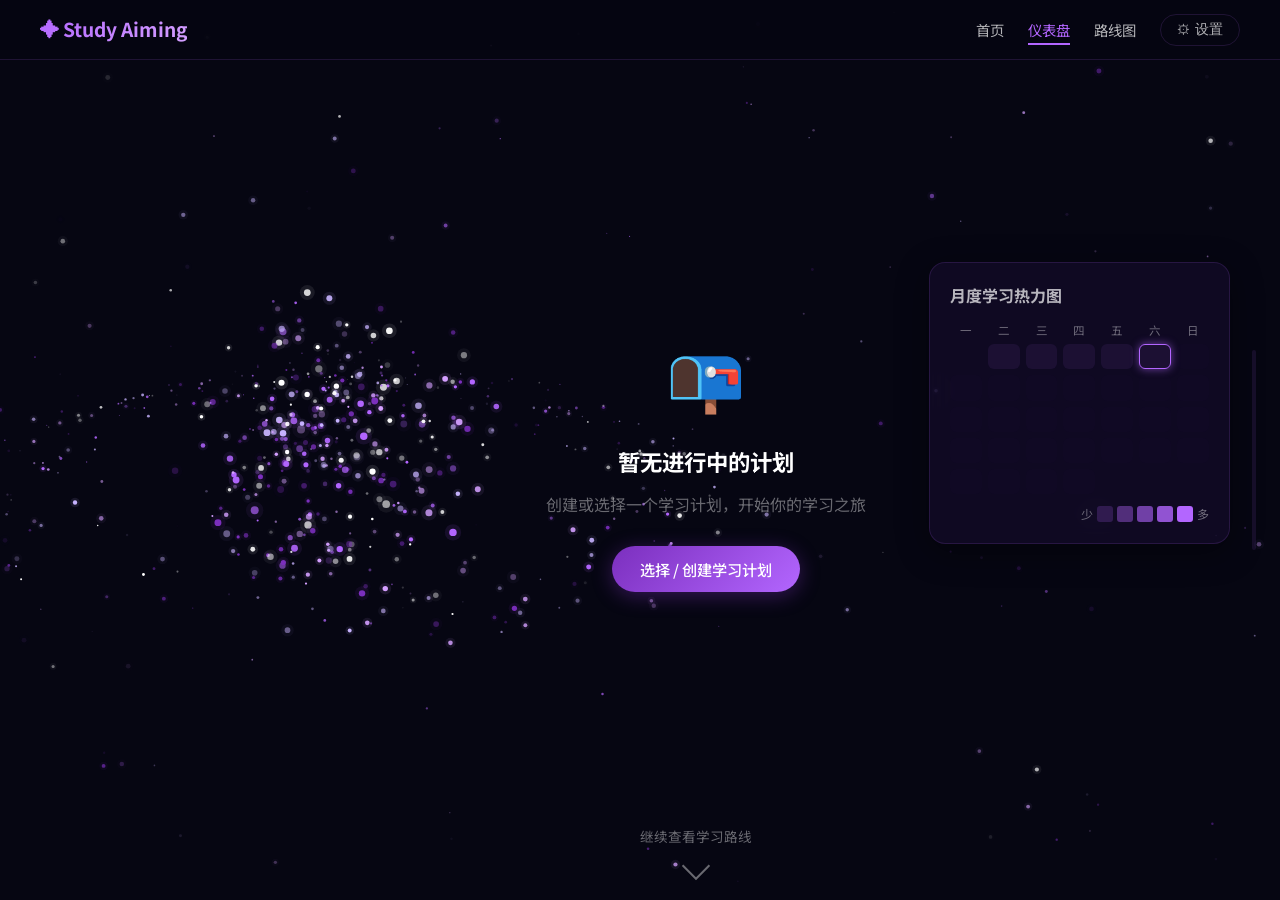
==== commit 46fb954e: "Bust cached static assets" ====
--- a/pages/dashboard.html
+++ b/pages/dashboard.html
@@ -6,7 +6,7 @@
   <title>Study Aiming - 学习概览</title>
   <link rel="preconnect" href="https://fonts.googleapis.com">
   <link href="https://fonts.googleapis.com/css2?family=Noto+Sans+SC:wght@300;400;500;700;900&display=swap" rel="stylesheet">
-  <link rel="stylesheet" href="../css/style.css">
+  <link rel="stylesheet" href="../css/style.css?v=20260610-quiz">
 </head>
 <body data-page="dashboard">
   <canvas id="particleCanvas"></canvas>
@@ -181,7 +181,7 @@
 
   <div class="toast-container" id="toastContainer"></div>
 
-  <script src="../js/particles.js"></script>
-  <script src="../js/app.js"></script>
+  <script src="../js/particles.js?v=20260610-quiz"></script>
+  <script src="../js/app.js?v=20260610-quiz"></script>
 </body>
 </html>
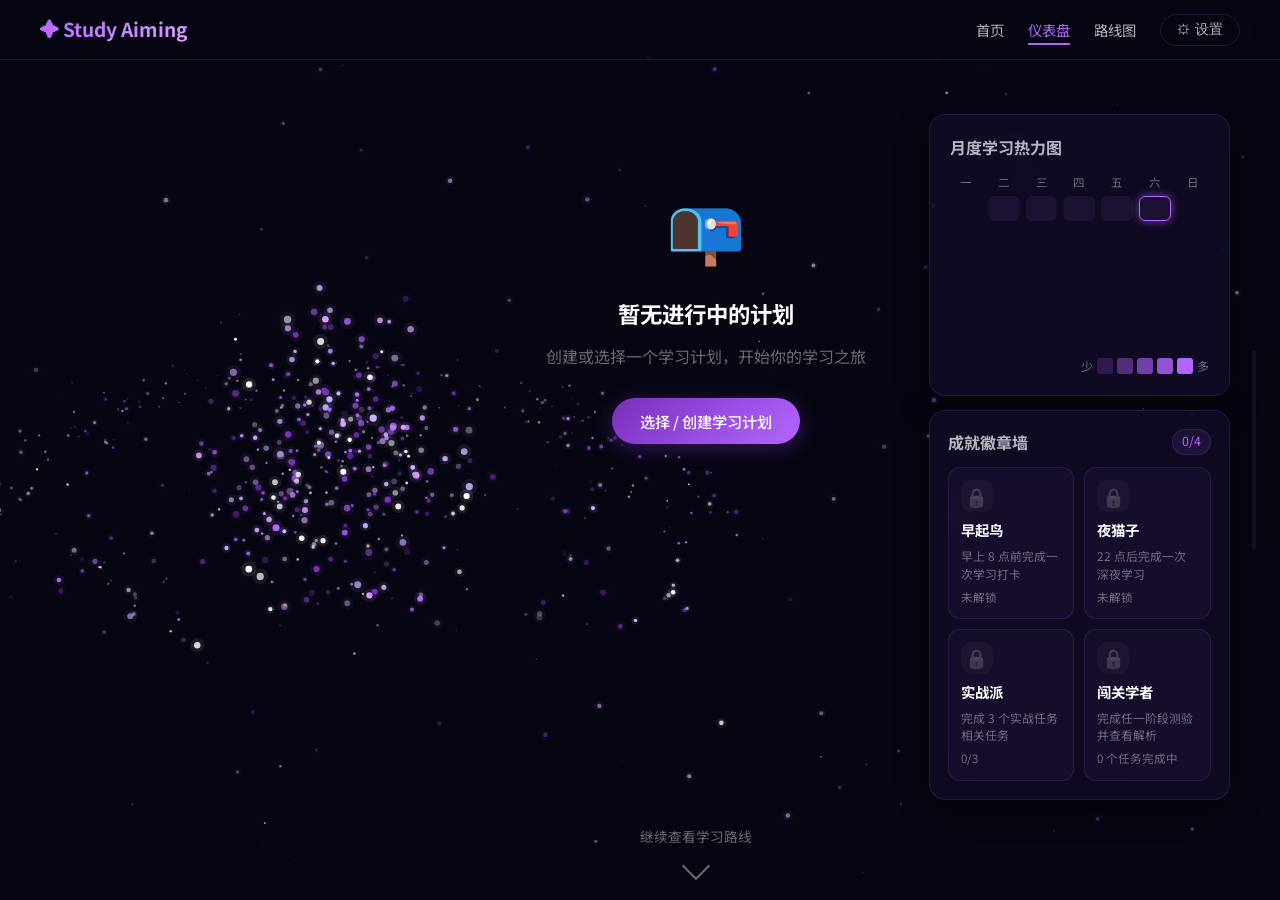
==== commit 4c5fe9f8: "Add dashboard achievements and improve quizzes" ====
--- a/pages/dashboard.html
+++ b/pages/dashboard.html
@@ -6,7 +6,7 @@
   <title>Study Aiming - 学习概览</title>
   <link rel="preconnect" href="https://fonts.googleapis.com">
   <link href="https://fonts.googleapis.com/css2?family=Noto+Sans+SC:wght@300;400;500;700;900&display=swap" rel="stylesheet">
-  <link rel="stylesheet" href="../css/style.css?v=20260610-quiz">
+  <link rel="stylesheet" href="../css/style.css?v=20260610-achievements">
 </head>
 <body data-page="dashboard">
   <canvas id="particleCanvas"></canvas>
@@ -119,6 +119,14 @@
             <span>多</span>
           </div>
         </div>
+
+        <div class="achievement-section glass-card">
+          <div class="achievement-header">
+            <h3>成就徽章墙</h3>
+            <span class="achievement-summary" id="achievementSummary">0/4</span>
+          </div>
+          <div class="achievement-grid" id="achievementGrid"></div>
+        </div>
       </div>
     </div>
     <a href="roadmap.html" class="scroll-hint page-next-link" data-page="roadmap">
@@ -181,7 +189,7 @@
 
   <div class="toast-container" id="toastContainer"></div>
 
-  <script src="../js/particles.js?v=20260610-quiz"></script>
-  <script src="../js/app.js?v=20260610-quiz"></script>
+  <script src="../js/particles.js?v=20260610-achievements"></script>
+  <script src="../js/app.js?v=20260610-achievements"></script>
 </body>
 </html>
--- a/css/style.css
+++ b/css/style.css
@@ -190,7 +190,8 @@
   grid-template-columns: minmax(0, 1fr) minmax(240px, 0.72fr);
   grid-template-areas:
     "switcher switcher"
-    "content heatmap";
+    "content heatmap"
+    "content achievements";
   align-items: start;
   gap: 14px;
   padding: 0;
@@ -371,6 +372,48 @@
   font-size: 0.75rem; color: var(--text-muted);
 }
 .legend-box { width: 16px; height: 16px; border-radius: 3px; background: var(--purple-light); }
+
+/* ---- 成就徽章墙 ---- */
+.achievement-section { grid-area: achievements; padding: 18px; }
+.achievement-header {
+  display: flex; align-items: center; justify-content: space-between;
+  gap: 12px; margin-bottom: 12px;
+}
+.achievement-header h3 { font-size: 1rem; color: var(--text-secondary); }
+.achievement-summary {
+  font-size: 0.78rem; color: var(--purple-light);
+  padding: 2px 9px; border-radius: 999px;
+  background: rgba(179,102,255,0.1); border: 1px solid var(--glass-border);
+}
+.achievement-grid { display: grid; grid-template-columns: repeat(2, minmax(0, 1fr)); gap: 10px; }
+.achievement-badge {
+  min-height: 92px; padding: 12px;
+  display: flex; flex-direction: column; gap: 6px;
+  border-radius: 12px; border: 1px solid var(--glass-border);
+  background: rgba(179,102,255,0.045);
+  transition: border-color 0.25s, background 0.25s, transform 0.25s;
+}
+.achievement-badge.unlocked {
+  border-color: rgba(255,213,79,0.35);
+  background: linear-gradient(135deg, rgba(255,213,79,0.12), rgba(179,102,255,0.08));
+  box-shadow: 0 0 20px rgba(255,213,79,0.08);
+}
+.achievement-badge:hover { transform: translateY(-2px); border-color: rgba(179,102,255,0.35); }
+.achievement-icon {
+  width: 32px; height: 32px; display: flex; align-items: center; justify-content: center;
+  border-radius: 10px; font-size: 1.15rem;
+  color: var(--text-muted); background: rgba(255,255,255,0.05);
+  filter: grayscale(1); opacity: 0.65;
+}
+.achievement-badge.unlocked .achievement-icon {
+  color: var(--accent-gold); background: rgba(255,213,79,0.14);
+  filter: none; opacity: 1;
+}
+.achievement-name { font-size: 0.9rem; font-weight: 700; color: var(--text-primary); }
+.achievement-desc { font-size: 0.74rem; color: var(--text-muted); line-height: 1.45; }
+.achievement-badge.unlocked .achievement-desc { color: var(--text-secondary); }
+.achievement-status { margin-top: auto; font-size: 0.72rem; color: var(--text-muted); }
+.achievement-badge.unlocked .achievement-status { color: var(--accent-green); }
 
 /* ====== Section 3: Roadmap ====== */
 .roadmap-section { padding: 80px 40px; }
@@ -1016,13 +1059,17 @@
   .stat-value { font-size: 1.42rem; }
   .progress-section,
   .tasks-section,
-  .heatmap-section { padding: 16px; }
+  .heatmap-section,
+  .achievement-section { padding: 16px; }
   .task-list { max-height: 180px; }
   .heatmap-section h3,
+  .achievement-header,
   .progress-section h3,
   .tasks-header { margin-bottom: 10px; }
   .heatmap-cell { height: 18px; }
   .heatmap-legend { margin-top: 8px; }
+  .achievement-grid { gap: 8px; }
+  .achievement-badge { min-height: 82px; padding: 10px; }
 }
 
 @media (max-width: 900px) {
@@ -1049,4 +1096,5 @@
   .roadmap-timeline { padding-left: 30px; }
   .timeline-dot { left: -21px; width: 16px; height: 16px; }
   .resource-grid { grid-template-columns: 1fr; }
-}
+  .achievement-grid { grid-template-columns: 1fr; }
+}
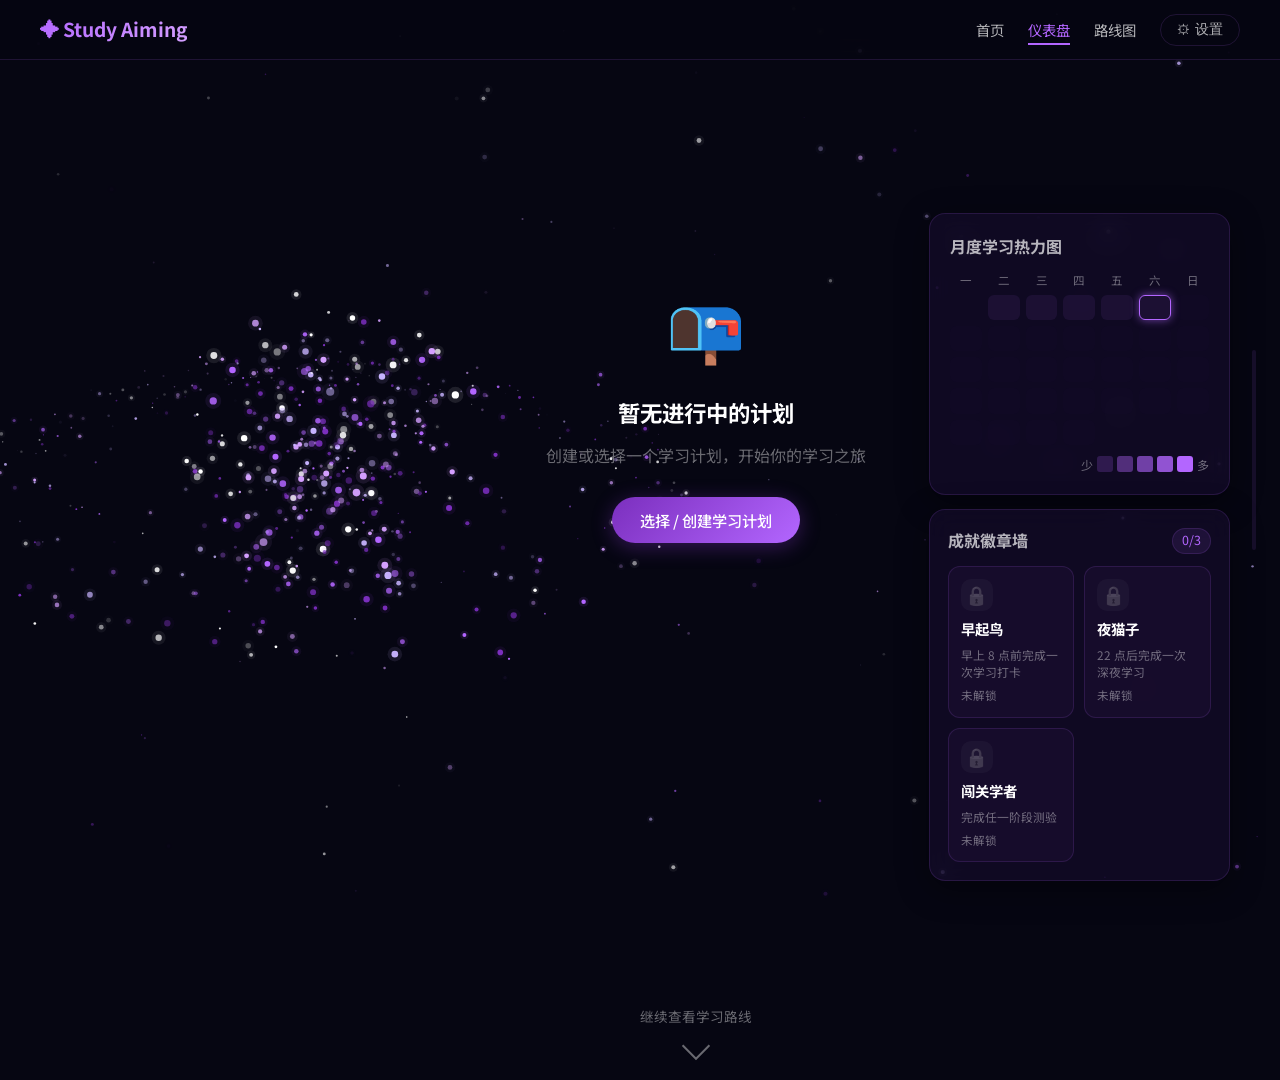
==== commit f56fcabf: "fix: update CSS cache buster for spring animation" ====
--- a/pages/dashboard.html
+++ b/pages/dashboard.html
@@ -6,7 +6,7 @@
   <title>Study Aiming - 学习概览</title>
   <link rel="preconnect" href="https://fonts.googleapis.com">
   <link href="https://fonts.googleapis.com/css2?family=Noto+Sans+SC:wght@300;400;500;700;900&display=swap" rel="stylesheet">
-  <link rel="stylesheet" href="../css/style.css?v=20260610-achievements">
+  <link rel="stylesheet" href="../css/style.css?v=20260610-spring">
 </head>
 <body data-page="dashboard">
   <canvas id="particleCanvas"></canvas>
--- a/css/style.css
+++ b/css/style.css
@@ -24,7 +24,10 @@
 
 *, *::before, *::after { margin: 0; padding: 0; box-sizing: border-box; }
 
-html { scroll-behavior: smooth; font-size: 16px; }
+html {
+  scroll-behavior: smooth;
+  font-size: 16px;
+}
 
 body {
   font-family: 'Noto Sans SC', -apple-system, BlinkMacSystemFont, sans-serif;
@@ -32,6 +35,7 @@
   color: var(--text-primary);
   overflow-x: hidden;
   line-height: 1.6;
+  scroll-snap-type: y proximity;
 }
 
 /* ---- 粒子画布 ---- */
@@ -52,7 +56,8 @@
 .scroll-progress-fill {
   position: absolute; bottom: 0; width: 100%; height: 0%;
   background: linear-gradient(to top, var(--purple-mid), var(--purple-light));
-  border-radius: 4px; transition: height 0.3s var(--transition);
+  border-radius: 4px;
+  transition: height 0.6s cubic-bezier(0.34, 1.56, 0.64, 1);
 }
 .scroll-progress-glow {
   position: absolute; bottom: 0; width: 12px; height: 12px; left: -4px;
@@ -81,7 +86,8 @@
 }
 .nav-link::after {
   content: ''; position: absolute; bottom: -4px; left: 0;
-  width: 0; height: 2px; background: var(--purple-light); transition: width 0.3s;
+  width: 0; height: 2px; background: var(--purple-light);
+  transition: width 0.5s cubic-bezier(0.34, 1.56, 0.64, 1);
 }
 .nav-link:hover, .nav-link.active { color: var(--purple-light); }
 .nav-link.active::after, .nav-link:hover::after { width: 100%; }
@@ -93,7 +99,13 @@
 .nav-btn:hover { border-color: var(--purple-light); color: var(--purple-light); }
 
 /* ---- 通用 ---- */
-.section { position: relative; min-height: 100vh; z-index: 1; }
+.section {
+  position: relative;
+  min-height: 120vh;
+  z-index: 1;
+  scroll-snap-align: start;
+  scroll-snap-stop: always;
+}
 .section-title {
   font-size: 1.8rem; font-weight: 700; margin-bottom: 24px;
   background: linear-gradient(135deg, var(--purple-light), var(--purple-glow));
@@ -137,7 +149,7 @@
 /* ====== Section 1: Hero ====== */
 .hero-section {
   display: flex; align-items: center; justify-content: center;
-  flex-direction: column; padding: 0 40px; text-align: center;
+  flex-direction: column; padding: 80px 40px; text-align: center;
 }
 .hero-content { max-width: 800px; animation: fadeInUp 1s ease-out; }
 .hero-title {
@@ -166,7 +178,7 @@
 
 /* ====== Section 2: Dashboard ====== */
 .dashboard-section {
-  padding: 72px clamp(20px, 4vw, 48px);
+  padding: 80px clamp(20px, 4vw, 48px);
   display: flex;
   align-items: center;
   overflow: hidden;
@@ -416,7 +428,7 @@
 .achievement-badge.unlocked .achievement-status { color: var(--accent-green); }
 
 /* ====== Section 3: Roadmap ====== */
-.roadmap-section { padding: 80px 40px; }
+.roadmap-section { padding: 80px 40px 120px; }
 
 /* ---- 计划列表视图 ---- */
 .plan-gallery { max-width: 1100px; margin: 0 auto; }
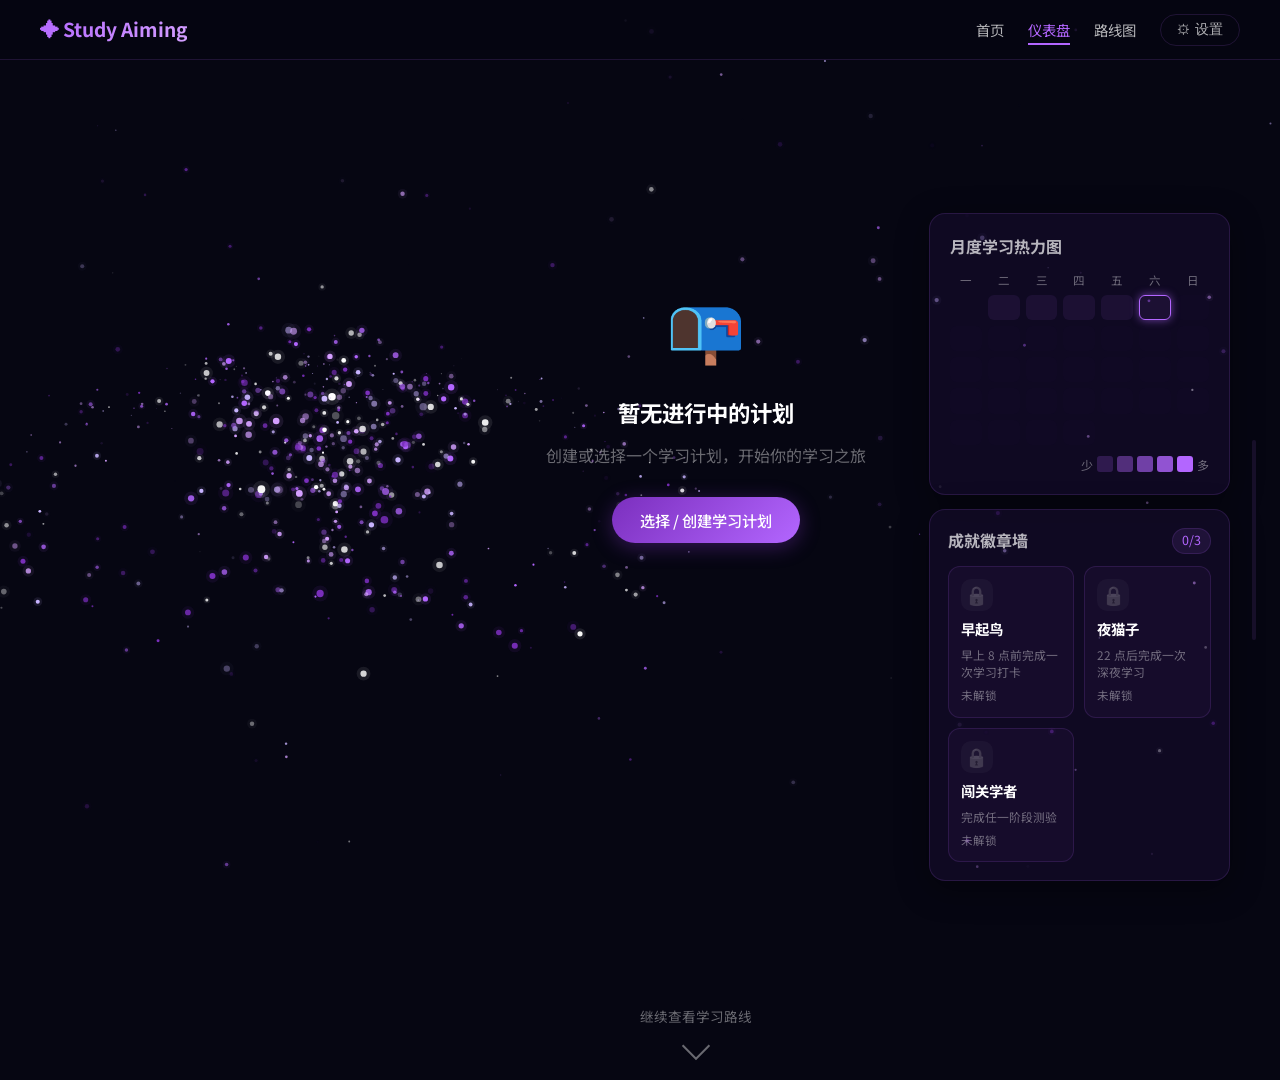
==== commit c8884cbf: "fix: stabilize page transitions and restore scroll paging" ====
--- a/pages/dashboard.html
+++ b/pages/dashboard.html
@@ -6,10 +6,11 @@
   <title>Study Aiming - 学习概览</title>
   <link rel="preconnect" href="https://fonts.googleapis.com">
   <link href="https://fonts.googleapis.com/css2?family=Noto+Sans+SC:wght@300;400;500;700;900&display=swap" rel="stylesheet">
-  <link rel="stylesheet" href="../css/style.css?v=20260610-spring">
+  <link rel="stylesheet" href="../css/style.css?v=20260610-achievements">
 </head>
 <body data-page="dashboard">
   <canvas id="particleCanvas"></canvas>
+  <div class="page-shell">
 
   <div class="scroll-progress-bar">
     <div class="scroll-progress-fill"></div>
@@ -135,6 +136,7 @@
     </a>
   </section>
 
+  </div>
   <div class="modal-overlay" id="settingsModal">
     <div class="modal glass-card">
       <div class="modal-header">
--- a/css/style.css
+++ b/css/style.css
@@ -20,6 +20,8 @@
   --glass-border: rgba(179, 102, 255, 0.15);
   --glass-shadow: 0 8px 32px rgba(0, 0, 0, 0.4);
   --transition: cubic-bezier(0.4, 0, 0.2, 1);
+  --page-spring: cubic-bezier(0.22, 1.2, 0.36, 1);
+  --page-spring-soft: cubic-bezier(0.18, 0.9, 0.32, 1.08);
 }
 
 *, *::before, *::after { margin: 0; padding: 0; box-sizing: border-box; }
@@ -27,6 +29,7 @@
 html {
   scroll-behavior: smooth;
   font-size: 16px;
+  scroll-snap-type: none;
 }
 
 body {
@@ -35,7 +38,51 @@
   color: var(--text-primary);
   overflow-x: hidden;
   line-height: 1.6;
-  scroll-snap-type: y proximity;
+  position: relative;
+}
+
+.page-shell {
+  position: relative;
+  min-height: 100vh;
+}
+
+body::before {
+  content: '';
+  position: fixed;
+  inset: 0;
+  z-index: 1600;
+  pointer-events: none;
+  opacity: 0;
+  background:
+    radial-gradient(circle at 20% 20%, rgba(212, 160, 255, 0.16), transparent 45%),
+    radial-gradient(circle at 80% 18%, rgba(123, 47, 190, 0.16), transparent 42%),
+    linear-gradient(180deg, rgba(6, 6, 18, 0.08), rgba(6, 6, 18, 0.28));
+}
+
+.page-shell {
+  transform-origin: center top;
+  will-change: transform, opacity, filter;
+}
+
+body.page-enter-active::before {
+  animation: pageOverlayIn 820ms ease-out both;
+}
+
+body.page-enter-active .page-shell {
+  animation: pageSpringIn 780ms var(--page-spring) both;
+}
+
+body.page-leave-active {
+  overflow: hidden;
+}
+
+body.page-leave-active::before {
+  animation: pageOverlayOut 460ms ease-out both;
+}
+
+body.page-leave-active .page-shell {
+  pointer-events: none;
+  animation: pageSpringOut 420ms var(--page-spring-soft) both;
 }
 
 /* ---- 粒子画布 ---- */
@@ -103,8 +150,6 @@
   position: relative;
   min-height: 120vh;
   z-index: 1;
-  scroll-snap-align: start;
-  scroll-snap-stop: always;
 }
 .section-title {
   font-size: 1.8rem; font-weight: 700; margin-bottom: 24px;
@@ -175,6 +220,25 @@
 @keyframes fadeInUp { from{opacity:0;transform:translateY(40px)} to{opacity:1;transform:translateY(0)} }
 @keyframes float { 0%,100%{transform:translateY(0)} 50%{transform:translateY(10px)} }
 @keyframes floatHint { 0%,100%{transform:translate(-50%, 0)} 50%{transform:translate(-50%, 10px)} }
+@keyframes pageSpringIn {
+  0% { opacity: 0; transform: translateY(32px) scale(0.985); filter: blur(8px); }
+  58% { opacity: 1; transform: translateY(-6px) scale(1.006); filter: blur(0); }
+  78% { opacity: 1; transform: translateY(2px) scale(0.999); filter: blur(0); }
+  100% { opacity: 1; transform: translateY(0) scale(1); filter: blur(0); }
+}
+@keyframes pageSpringOut {
+  0% { opacity: 1; transform: translateY(0) scale(1); filter: blur(0); }
+  40% { opacity: 1; transform: translateY(-6px) scale(0.996); filter: blur(0); }
+  100% { opacity: 0; transform: translateY(18px) scale(0.988); filter: blur(8px); }
+}
+@keyframes pageOverlayIn {
+  0% { opacity: 0.26; }
+  100% { opacity: 0; }
+}
+@keyframes pageOverlayOut {
+  0% { opacity: 0; }
+  100% { opacity: 1; }
+}
 
 /* ====== Section 2: Dashboard ====== */
 .dashboard-section {
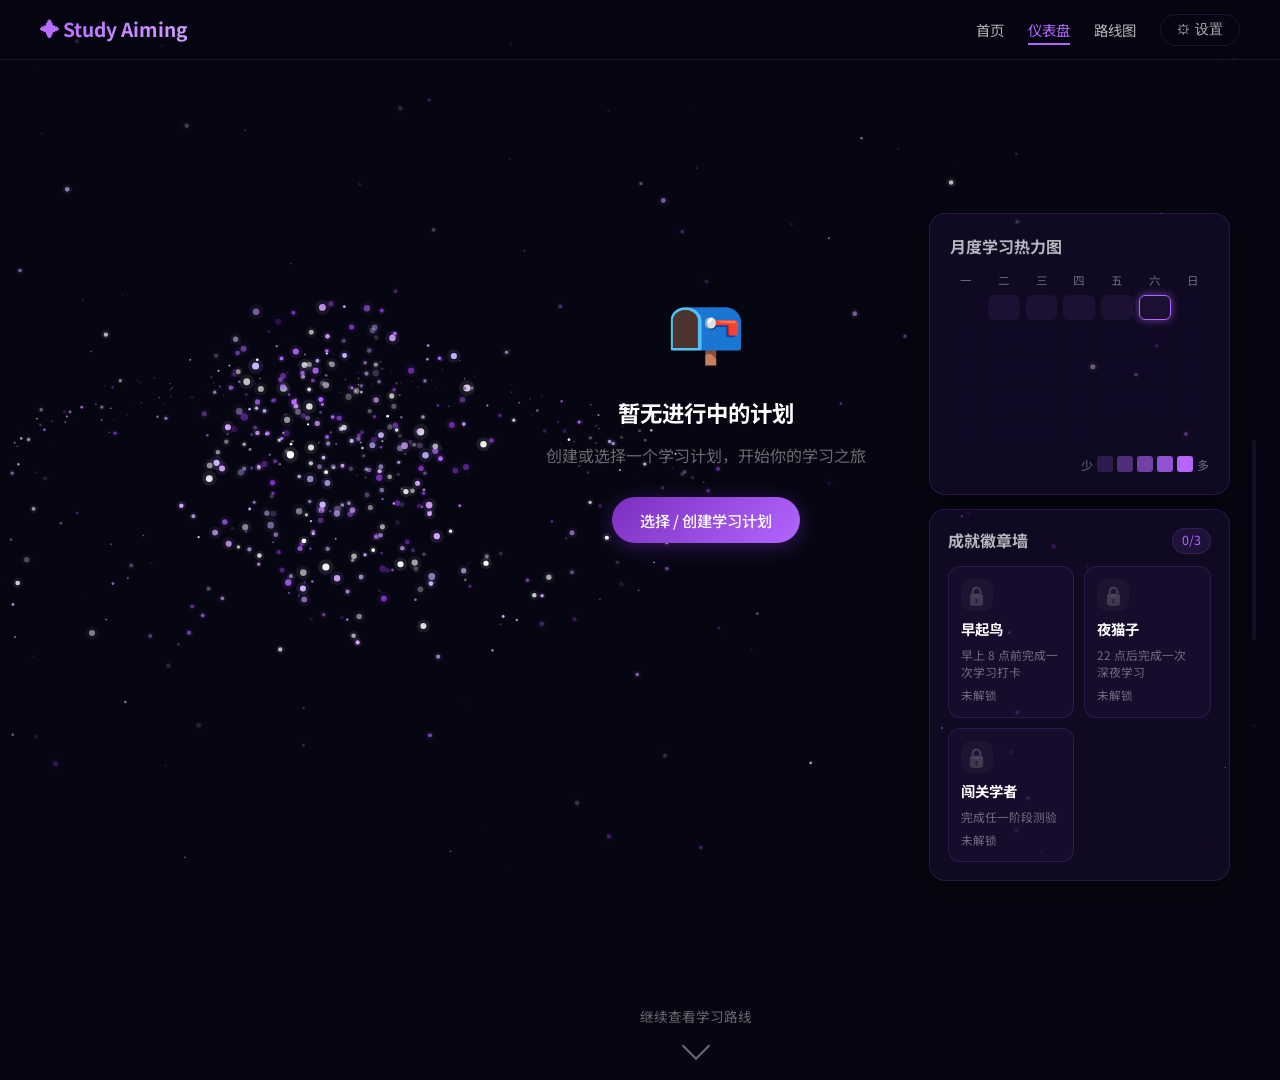
==== commit fd1a3313: "feat: add flexible plan generation and export" ====
--- a/pages/dashboard.html
+++ b/pages/dashboard.html
@@ -6,7 +6,7 @@
   <title>Study Aiming - 学习概览</title>
   <link rel="preconnect" href="https://fonts.googleapis.com">
   <link href="https://fonts.googleapis.com/css2?family=Noto+Sans+SC:wght@300;400;500;700;900&display=swap" rel="stylesheet">
-  <link rel="stylesheet" href="../css/style.css?v=20260610-achievements">
+  <link rel="stylesheet" href="../css/style.css?v=20260611-plan-upgrade">
 </head>
 <body data-page="dashboard">
   <canvas id="particleCanvas"></canvas>
@@ -191,7 +191,7 @@
 
   <div class="toast-container" id="toastContainer"></div>
 
-  <script src="../js/particles.js?v=20260610-achievements"></script>
-  <script src="../js/app.js?v=20260610-achievements"></script>
+  <script src="../js/particles.js?v=20260611-plan-upgrade"></script>
+  <script src="../js/app.js?v=20260611-plan-upgrade"></script>
 </body>
 </html>
--- a/css/style.css
+++ b/css/style.css
@@ -548,7 +548,8 @@
 
 /* ---- 计划详情视图 ---- */
 .plan-detail { max-width: 900px; margin: 0 auto; animation: fadeInUp 0.4s ease-out; }
-.detail-header { display: flex; justify-content: space-between; align-items: center; margin-bottom: 32px; }
+.detail-header { display: flex; justify-content: space-between; align-items: center; gap: 12px; margin-bottom: 32px; flex-wrap: wrap; }
+.detail-header-actions { display: flex; gap: 10px; align-items: center; flex-wrap: wrap; }
 
 .detail-hero {
   background: var(--glass-bg); border: 1px solid var(--glass-border);
@@ -653,6 +654,15 @@
   color: #e0e0e0;
   line-height: 1.7;
 }
+.stage-goal-list {
+  margin: 0;
+  padding-left: 20px;
+  display: flex;
+  flex-direction: column;
+  gap: 8px;
+  color: #e0e0e0;
+}
+.stage-goal-step { line-height: 1.7; }
 
 .stage-topics { display: flex; flex-wrap: wrap; gap: 8px; }
 .stage-topic {
@@ -775,9 +785,18 @@
   border-color: var(--purple-mid); box-shadow: 0 0 0 3px rgba(123, 47, 190, 0.15);
 }
 .form-group textarea { min-height: 80px; resize: vertical; }
+.ai-brief-textarea { min-height: 180px !important; }
 .form-group small { display: block; margin-top: 6px; font-size: 0.8rem; color: var(--text-muted); }
 .form-row { display: flex; gap: 16px; }
 .form-row .form-group { flex: 1; }
+.generate-actions {
+  display: flex;
+  flex-direction: column;
+  gap: 12px;
+  margin-bottom: 14px;
+}
+.generate-actions.is-ready { flex-direction: row; }
+.generate-actions.is-ready .btn { flex: 1; }
 
 select option { background: #1a0a2e; color: #fff; }
 
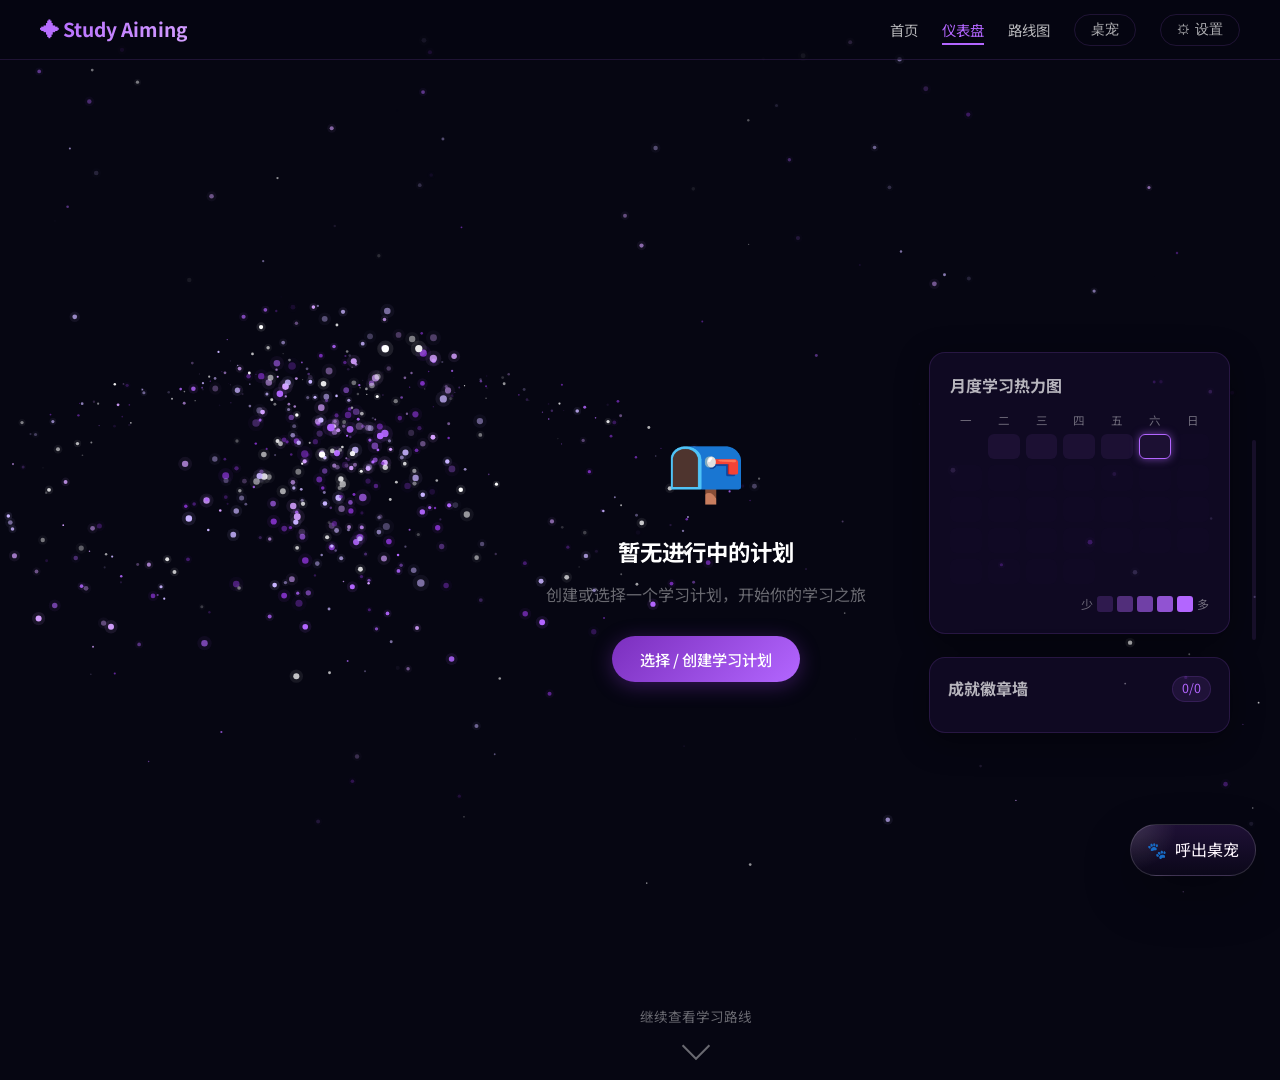
==== commit b43fb6e7: "feat: add first-pass study pet module" ====
--- a/pages/dashboard.html
+++ b/pages/dashboard.html
@@ -7,6 +7,7 @@
   <link rel="preconnect" href="https://fonts.googleapis.com">
   <link href="https://fonts.googleapis.com/css2?family=Noto+Sans+SC:wght@300;400;500;700;900&display=swap" rel="stylesheet">
   <link rel="stylesheet" href="../css/style.css?v=20260611-plan-upgrade">
+  <link rel="stylesheet" href="../css/pet.css?v=20260612-pet-v1">
 </head>
 <body data-page="dashboard">
   <canvas id="particleCanvas"></canvas>
@@ -23,6 +24,7 @@
       <a href="../index.html" class="nav-link" data-page="home">首页</a>
       <a href="dashboard.html" class="nav-link active" data-page="dashboard">仪表盘</a>
       <a href="roadmap.html" class="nav-link" data-page="roadmap">路线图</a>
+      <button class="nav-btn" id="btnPetToggle">桌宠</button>
       <button class="nav-btn" id="btnSettings">⚙ 设置</button>
     </div>
   </nav>
@@ -193,5 +195,6 @@
 
   <script src="../js/particles.js?v=20260611-plan-upgrade"></script>
   <script src="../js/app.js?v=20260611-plan-upgrade"></script>
+  <script src="../js/pet.js?v=20260612-pet-v1"></script>
 </body>
 </html>
--- a/css/pet.css
+++ b/css/pet.css
@@ -0,0 +1,825 @@
+.study-pet {
+  --pet-accent: #ff8fc7;
+  --pet-accent-soft: rgba(255, 143, 199, 0.2);
+  --pet-ink: #26131f;
+  --pet-fur: #ffe7c7;
+  --pet-fur-deep: #f5be8c;
+  --pet-panel: rgba(18, 10, 34, 0.88);
+  position: fixed;
+  right: 24px;
+  bottom: 24px;
+  z-index: 1700;
+  width: 320px;
+  color: #fff7ff;
+  font-family: 'Noto Sans SC', -apple-system, BlinkMacSystemFont, sans-serif;
+  pointer-events: none;
+  transform: translate(var(--pet-offset-x, 0px), var(--pet-offset-y, 0px));
+  transition: transform 0.25s ease, opacity 0.25s ease;
+}
+
+.study-pet.is-hidden {
+  opacity: 0;
+  pointer-events: none;
+  transform: translate(var(--pet-offset-x, 0px), calc(var(--pet-offset-y, 0px) + 18px));
+}
+
+.study-pet * {
+  box-sizing: border-box;
+}
+
+.study-pet button,
+.study-pet input {
+  font: inherit;
+}
+
+.study-pet--dog {
+  --pet-accent: #7dd7ff;
+  --pet-accent-soft: rgba(125, 215, 255, 0.22);
+  --pet-fur: #ffe3bc;
+  --pet-fur-deep: #d89455;
+}
+
+.study-pet--bunny {
+  --pet-accent: #c79cff;
+  --pet-accent-soft: rgba(199, 156, 255, 0.22);
+  --pet-fur: #f6eeff;
+  --pet-fur-deep: #dbbeff;
+}
+
+.study-pet.is-collapsed {
+  width: 94px;
+}
+
+.study-pet-launcher {
+  position: fixed;
+  right: 24px;
+  bottom: 24px;
+  z-index: 1695;
+  display: inline-flex;
+  align-items: center;
+  gap: 8px;
+  padding: 12px 16px;
+  border: 1px solid rgba(255, 255, 255, 0.14);
+  border-radius: 999px;
+  background:
+    radial-gradient(circle at top left, rgba(255, 255, 255, 0.14), transparent 34%),
+    linear-gradient(180deg, rgba(32, 17, 56, 0.95), rgba(12, 8, 26, 0.94));
+  box-shadow: 0 20px 50px rgba(0, 0, 0, 0.28);
+  color: #fff8ff;
+  cursor: pointer;
+  font: inherit;
+}
+
+.study-pet-launcher.is-hidden {
+  display: none;
+}
+
+.study-pet__card,
+.study-pet__panel {
+  pointer-events: auto;
+  background:
+    radial-gradient(circle at top left, rgba(255, 255, 255, 0.14), transparent 34%),
+    linear-gradient(180deg, rgba(32, 17, 56, 0.95), rgba(12, 8, 26, 0.94));
+  border: 1px solid rgba(255, 255, 255, 0.14);
+  border-radius: 24px;
+  box-shadow: 0 24px 60px rgba(0, 0, 0, 0.32);
+  backdrop-filter: blur(18px);
+}
+
+.study-pet__card {
+  position: relative;
+  padding: 14px 14px 12px;
+  overflow: hidden;
+}
+
+.study-pet.is-collapsed .study-pet__card {
+  padding: 10px;
+}
+
+.study-pet__header {
+  display: flex;
+  align-items: center;
+  gap: 8px;
+  margin-bottom: 10px;
+}
+
+.study-pet__drag {
+  width: 28px;
+  height: 28px;
+  border: 0;
+  border-radius: 999px;
+  background: rgba(255, 255, 255, 0.08);
+  color: rgba(255, 255, 255, 0.74);
+  cursor: grab;
+}
+
+.study-pet__header-main {
+  min-width: 0;
+  flex: 1;
+}
+
+.study-pet__name {
+  display: block;
+  font-size: 15px;
+  font-weight: 700;
+  white-space: nowrap;
+  overflow: hidden;
+  text-overflow: ellipsis;
+}
+
+.study-pet__stage {
+  display: block;
+  margin-top: 2px;
+  font-size: 11px;
+  color: rgba(255, 255, 255, 0.7);
+}
+
+.study-pet__points {
+  padding: 7px 10px;
+  border-radius: 999px;
+  background: var(--pet-accent-soft);
+  color: #fff;
+  font-size: 12px;
+  font-weight: 700;
+}
+
+.study-pet__icon-btn {
+  width: 28px;
+  height: 28px;
+  border: 0;
+  border-radius: 999px;
+  background: rgba(255, 255, 255, 0.08);
+  color: rgba(255, 255, 255, 0.74);
+  cursor: pointer;
+}
+
+.study-pet__speech {
+  min-height: 52px;
+  margin-bottom: 10px;
+  padding: 10px 12px;
+  border-radius: 18px;
+  background: rgba(255, 255, 255, 0.09);
+  color: rgba(255, 245, 250, 0.92);
+  font-size: 12px;
+  line-height: 1.5;
+}
+
+.study-pet__mood {
+  display: inline-flex;
+  align-items: center;
+  gap: 6px;
+  margin-bottom: 8px;
+  padding: 6px 10px;
+  border-radius: 999px;
+  background: rgba(255, 255, 255, 0.08);
+  font-size: 11px;
+  color: rgba(255, 255, 255, 0.7);
+}
+
+.study-pet__figure-wrap {
+  position: relative;
+  height: 204px;
+  margin-bottom: 10px;
+  border-radius: 20px;
+  background:
+    radial-gradient(circle at 50% 12%, rgba(255, 255, 255, 0.18), transparent 24%),
+    linear-gradient(180deg, rgba(255, 255, 255, 0.04), rgba(255, 255, 255, 0));
+}
+
+.study-pet.is-collapsed .study-pet__speech,
+.study-pet.is-collapsed .study-pet__mood,
+.study-pet.is-collapsed .study-pet__quick,
+.study-pet.is-collapsed .study-pet__header-main,
+.study-pet.is-collapsed .study-pet__points,
+.study-pet.is-collapsed .study-pet__panel {
+  display: none;
+}
+
+.study-pet.is-collapsed .study-pet__figure-wrap {
+  margin-bottom: 0;
+  height: 110px;
+}
+
+.study-pet__figure-btn {
+  position: absolute;
+  inset: 0;
+  width: 100%;
+  height: 100%;
+  border: 0;
+  background: transparent;
+  cursor: pointer;
+}
+
+.study-pet__hearts {
+  position: absolute;
+  inset: 0;
+  pointer-events: none;
+}
+
+.study-pet__heart {
+  position: absolute;
+  bottom: 54px;
+  left: 50%;
+  font-size: 18px;
+  opacity: 0;
+  animation: petHeartFloat 1.6s ease-out forwards;
+}
+
+.pet-figure {
+  position: absolute;
+  left: 50%;
+  bottom: 16px;
+  width: 152px;
+  height: 168px;
+  transform: translateX(-50%) scale(var(--pet-scale, 1));
+  transform-origin: center bottom;
+}
+
+.pet-figure.stage-young {
+  --pet-scale: 1.02;
+}
+
+.pet-figure.stage-adult {
+  --pet-scale: 1.08;
+}
+
+.pet-figure__tail {
+  position: absolute;
+  right: 6px;
+  bottom: 44px;
+  width: 48px;
+  height: 20px;
+  border-radius: 20px;
+  background: var(--pet-fur-deep);
+  transform-origin: left center;
+  animation: petTailWag 3.2s ease-in-out infinite;
+}
+
+.pet-figure.species-cat .pet-figure__tail {
+  width: 54px;
+  border-radius: 22px 28px 28px 22px;
+  transform: rotate(22deg);
+}
+
+.pet-figure.species-dog .pet-figure__tail {
+  width: 40px;
+  height: 26px;
+  border-radius: 40px;
+  transform: rotate(10deg);
+}
+
+.pet-figure.species-bunny .pet-figure__tail {
+  width: 18px;
+  height: 18px;
+  border-radius: 50%;
+  right: 10px;
+  bottom: 42px;
+}
+
+.pet-figure__body {
+  position: absolute;
+  left: 50%;
+  bottom: 0;
+  width: 108px;
+  height: 98px;
+  border-radius: 50px 50px 42px 42px;
+  background: var(--pet-fur-deep);
+  transform: translateX(-50%);
+}
+
+.pet-figure.species-bunny .pet-figure__body {
+  background: #efe3ff;
+}
+
+.pet-figure__belly {
+  position: absolute;
+  left: 50%;
+  top: 14px;
+  width: 56px;
+  height: 62px;
+  border-radius: 30px;
+  background: rgba(255, 255, 255, 0.5);
+  transform: translateX(-50%);
+}
+
+.pet-figure__head {
+  position: absolute;
+  left: 50%;
+  top: 18px;
+  width: 116px;
+  height: 102px;
+  border-radius: 48% 48% 42% 42%;
+  background: var(--pet-fur);
+  transform: translateX(-50%);
+  box-shadow: inset 0 -8px 0 rgba(255, 255, 255, 0.18);
+}
+
+.pet-figure.species-bunny .pet-figure__head {
+  background: #fbf5ff;
+}
+
+.pet-figure__ear {
+  position: absolute;
+  top: -18px;
+  width: 36px;
+  height: 46px;
+  border-radius: 24px 24px 10px 10px;
+  background: var(--pet-fur-deep);
+}
+
+.pet-figure__ear::after {
+  content: '';
+  position: absolute;
+  left: 9px;
+  right: 9px;
+  top: 7px;
+  bottom: 10px;
+  border-radius: 999px;
+  background: rgba(255, 199, 218, 0.92);
+}
+
+.pet-figure__ear--left {
+  left: 10px;
+  transform: rotate(-22deg);
+}
+
+.pet-figure__ear--right {
+  right: 10px;
+  transform: rotate(22deg);
+}
+
+.pet-figure.species-dog .pet-figure__ear {
+  height: 52px;
+  top: 0;
+  border-radius: 24px 24px 28px 28px;
+}
+
+.pet-figure.species-dog .pet-figure__ear--left {
+  left: 4px;
+  transform: rotate(-34deg);
+}
+
+.pet-figure.species-dog .pet-figure__ear--right {
+  right: 4px;
+  transform: rotate(34deg);
+}
+
+.pet-figure.species-bunny .pet-figure__ear {
+  width: 26px;
+  height: 70px;
+  top: -30px;
+  border-radius: 999px;
+}
+
+.pet-figure.species-bunny .pet-figure__ear--left {
+  left: 20px;
+  transform: rotate(-8deg);
+}
+
+.pet-figure.species-bunny .pet-figure__ear--right {
+  right: 20px;
+  transform: rotate(8deg);
+}
+
+.pet-figure__eye {
+  position: absolute;
+  top: 42px;
+  width: 12px;
+  height: 18px;
+  border-radius: 999px;
+  background: var(--pet-ink);
+}
+
+.pet-figure__eye::after {
+  content: '';
+  position: absolute;
+  width: 4px;
+  height: 4px;
+  top: 2px;
+  left: 4px;
+  border-radius: 50%;
+  background: rgba(255, 255, 255, 0.9);
+}
+
+.pet-figure__eye--left {
+  left: 34px;
+}
+
+.pet-figure__eye--right {
+  right: 34px;
+}
+
+.pet-figure__nose {
+  position: absolute;
+  left: 50%;
+  top: 56px;
+  width: 16px;
+  height: 12px;
+  border-radius: 8px 8px 10px 10px;
+  background: #3b2434;
+  transform: translateX(-50%);
+}
+
+.pet-figure__mouth {
+  position: absolute;
+  left: 50%;
+  top: 70px;
+  width: 34px;
+  height: 18px;
+  border-bottom: 4px solid #523040;
+  border-radius: 0 0 18px 18px;
+  transform: translateX(-50%);
+}
+
+.pet-figure.is-reacting .pet-figure__mouth,
+.pet-figure.is-chatting .pet-figure__mouth {
+  width: 24px;
+  height: 20px;
+  border: 4px solid #523040;
+  border-radius: 999px;
+  background: rgba(255, 138, 172, 0.22);
+}
+
+.pet-figure__blush {
+  position: absolute;
+  top: 62px;
+  width: 18px;
+  height: 10px;
+  border-radius: 999px;
+  background: rgba(255, 143, 199, 0.28);
+}
+
+.pet-figure__blush--left {
+  left: 18px;
+}
+
+.pet-figure__blush--right {
+  right: 18px;
+}
+
+.pet-figure__paw {
+  position: absolute;
+  bottom: -8px;
+  width: 24px;
+  height: 34px;
+  border-radius: 16px;
+  background: rgba(255, 255, 255, 0.42);
+}
+
+.pet-figure__paw--left {
+  left: 18px;
+}
+
+.pet-figure__paw--right {
+  right: 18px;
+}
+
+.pet-figure__foot {
+  position: absolute;
+  bottom: -10px;
+  width: 28px;
+  height: 18px;
+  border-radius: 999px;
+  background: rgba(255, 255, 255, 0.72);
+}
+
+.pet-figure__foot--left {
+  left: 20px;
+}
+
+.pet-figure__foot--right {
+  right: 20px;
+}
+
+.pet-figure__accessory {
+  position: absolute;
+  inset: 0;
+  pointer-events: none;
+}
+
+.pet-figure.outfit-scarf_red .pet-figure__accessory::before {
+  content: '';
+  position: absolute;
+  left: 50%;
+  top: 88px;
+  width: 62px;
+  height: 14px;
+  border-radius: 999px;
+  background: #ff6b7d;
+  transform: translateX(-50%);
+  box-shadow: 8px 8px 0 -3px #ff6b7d;
+}
+
+.pet-figure.outfit-cap_star .pet-figure__accessory::before {
+  content: '';
+  position: absolute;
+  left: 50%;
+  top: 10px;
+  width: 62px;
+  height: 20px;
+  border-radius: 24px 24px 8px 8px;
+  background: #4f67ff;
+  transform: translateX(-50%);
+}
+
+.pet-figure.outfit-cap_star .pet-figure__accessory::after {
+  content: '★';
+  position: absolute;
+  left: 50%;
+  top: 6px;
+  font-size: 14px;
+  color: #ffe585;
+  transform: translateX(-50%);
+}
+
+.pet-figure.outfit-bell_collar .pet-figure__accessory::before {
+  content: '';
+  position: absolute;
+  left: 50%;
+  top: 90px;
+  width: 60px;
+  height: 10px;
+  border-radius: 999px;
+  background: #4fd4b8;
+  transform: translateX(-50%);
+}
+
+.pet-figure.outfit-bell_collar .pet-figure__accessory::after {
+  content: '';
+  position: absolute;
+  left: 50%;
+  top: 96px;
+  width: 12px;
+  height: 12px;
+  border-radius: 50%;
+  background: #ffd55e;
+  transform: translateX(-50%);
+}
+
+.pet-figure.is-reacting {
+  animation: petCelebrate 0.85s ease;
+}
+
+.pet-figure.is-stretching .pet-figure__body {
+  animation: petStretch 0.85s ease;
+}
+
+.study-pet__quick {
+  display: grid;
+  grid-template-columns: repeat(4, minmax(0, 1fr));
+  gap: 8px;
+}
+
+.study-pet__quick button,
+.study-pet__shop-card button,
+.study-pet__quick-ask,
+.study-pet__chat-send {
+  border: 0;
+  border-radius: 14px;
+  cursor: pointer;
+}
+
+.study-pet__quick button {
+  padding: 9px 6px;
+  background: rgba(255, 255, 255, 0.08);
+  color: rgba(255, 255, 255, 0.88);
+  font-size: 12px;
+}
+
+.study-pet__panel {
+  position: absolute;
+  right: 0;
+  bottom: calc(100% + 12px);
+  width: 320px;
+  max-height: min(62vh, 540px);
+  padding: 14px;
+  overflow: auto;
+  display: none;
+}
+
+.study-pet__panel.is-open {
+  display: block;
+}
+
+.study-pet__panel-head {
+  display: flex;
+  align-items: center;
+  justify-content: space-between;
+  margin-bottom: 12px;
+}
+
+.study-pet__panel-title {
+  font-size: 15px;
+  font-weight: 700;
+}
+
+.study-pet__close {
+  width: 28px;
+  height: 28px;
+  border: 0;
+  border-radius: 999px;
+  background: rgba(255, 255, 255, 0.08);
+  color: rgba(255, 255, 255, 0.76);
+  cursor: pointer;
+}
+
+.study-pet__pet-list,
+.study-pet__shop-list {
+  display: grid;
+  gap: 10px;
+}
+
+.study-pet__pet-option,
+.study-pet__shop-card {
+  padding: 12px;
+  border-radius: 18px;
+  background: rgba(255, 255, 255, 0.06);
+}
+
+.study-pet__pet-option {
+  display: grid;
+  grid-template-columns: auto 1fr auto;
+  gap: 10px;
+  align-items: center;
+}
+
+.study-pet__pet-badge {
+  display: grid;
+  place-items: center;
+  width: 42px;
+  height: 42px;
+  border-radius: 14px;
+  background: var(--pet-accent-soft);
+  font-size: 22px;
+}
+
+.study-pet__pet-meta strong,
+.study-pet__shop-card strong {
+  display: block;
+  font-size: 14px;
+}
+
+.study-pet__pet-meta span,
+.study-pet__shop-card p,
+.study-pet__inventory {
+  display: block;
+  margin-top: 4px;
+  font-size: 12px;
+  line-height: 1.5;
+  color: rgba(255, 255, 255, 0.72);
+}
+
+.study-pet__pet-option button,
+.study-pet__shop-card button,
+.study-pet__quick-ask,
+.study-pet__chat-send {
+  padding: 8px 12px;
+  background: var(--pet-accent);
+  color: #24101a;
+  font-weight: 700;
+}
+
+.study-pet__shop-card {
+  display: grid;
+  gap: 8px;
+}
+
+.study-pet__shop-actions {
+  display: flex;
+  gap: 8px;
+  flex-wrap: wrap;
+}
+
+.study-pet__shop-card button.is-secondary {
+  background: rgba(255, 255, 255, 0.08);
+  color: rgba(255, 255, 255, 0.88);
+}
+
+.study-pet__chat-log {
+  display: grid;
+  gap: 8px;
+  max-height: 280px;
+  overflow: auto;
+  padding-right: 4px;
+}
+
+.study-pet__chat-message {
+  padding: 10px 12px;
+  border-radius: 16px;
+  font-size: 12px;
+  line-height: 1.6;
+}
+
+.study-pet__chat-message--pet {
+  background: rgba(255, 255, 255, 0.08);
+}
+
+.study-pet__chat-message--user {
+  background: var(--pet-accent-soft);
+}
+
+.study-pet__chat-asks {
+  display: flex;
+  flex-wrap: wrap;
+  gap: 8px;
+  margin-top: 10px;
+}
+
+.study-pet__quick-ask {
+  font-size: 12px;
+}
+
+.study-pet__chat-form {
+  display: grid;
+  grid-template-columns: minmax(0, 1fr) auto;
+  gap: 8px;
+  margin-top: 12px;
+}
+
+.study-pet__chat-input {
+  width: 100%;
+  padding: 10px 12px;
+  border: 1px solid rgba(255, 255, 255, 0.12);
+  border-radius: 14px;
+  background: rgba(255, 255, 255, 0.06);
+  color: #fff;
+}
+
+.study-pet__chat-input::placeholder {
+  color: rgba(255, 255, 255, 0.44);
+}
+
+.study-pet__status-line {
+  margin-top: 10px;
+  font-size: 11px;
+  color: rgba(255, 255, 255, 0.62);
+}
+
+.study-pet.is-traveling {
+  transition: transform 0.7s cubic-bezier(0.22, 1.2, 0.36, 1);
+}
+
+@keyframes petHeartFloat {
+  0% {
+    opacity: 0;
+    transform: translate(-50%, 6px) scale(0.6);
+  }
+  20% {
+    opacity: 1;
+  }
+  100% {
+    opacity: 0;
+    transform: translate(calc(-50% + var(--heart-x, 0px)), -72px) scale(1.2);
+  }
+}
+
+@keyframes petCelebrate {
+  0%,
+  100% {
+    transform: translateX(-50%) scale(var(--pet-scale, 1));
+  }
+  40% {
+    transform: translateX(-50%) translateY(-8px) scale(calc(var(--pet-scale, 1) * 1.05));
+  }
+}
+
+@keyframes petStretch {
+  0%,
+  100% {
+    transform: translateX(-50%) scaleX(1);
+  }
+  45% {
+    transform: translateX(-50%) scaleX(1.1) scaleY(0.96);
+  }
+}
+
+@keyframes petTailWag {
+  0%,
+  100% {
+    transform: rotate(12deg);
+  }
+  50% {
+    transform: rotate(28deg);
+  }
+}
+
+@media (max-width: 720px) {
+  .study-pet {
+    right: 14px;
+    bottom: 14px;
+    width: min(92vw, 320px);
+  }
+
+  .study-pet-launcher {
+    right: 14px;
+    bottom: 14px;
+  }
+
+  .study-pet__panel {
+    width: min(92vw, 320px);
+  }
+
+  .study-pet__quick {
+    grid-template-columns: repeat(2, minmax(0, 1fr));
+  }
+}
